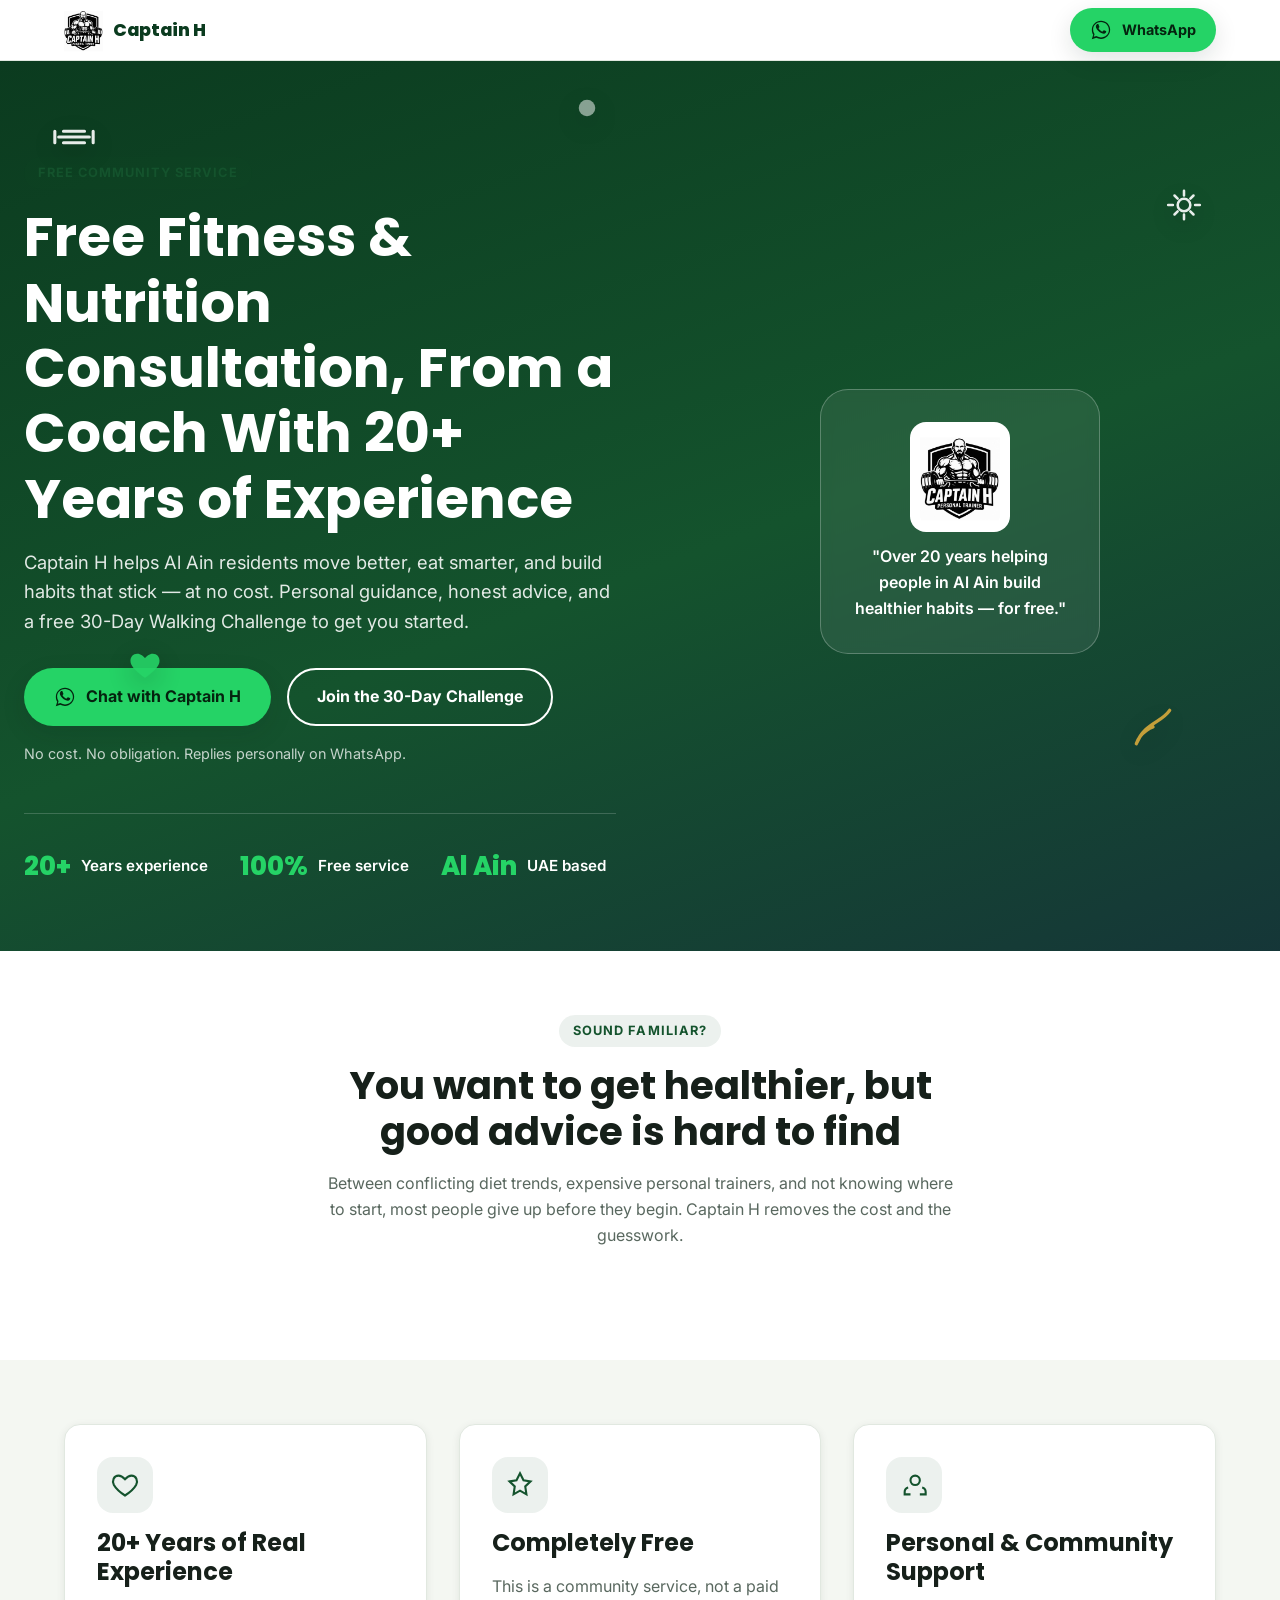
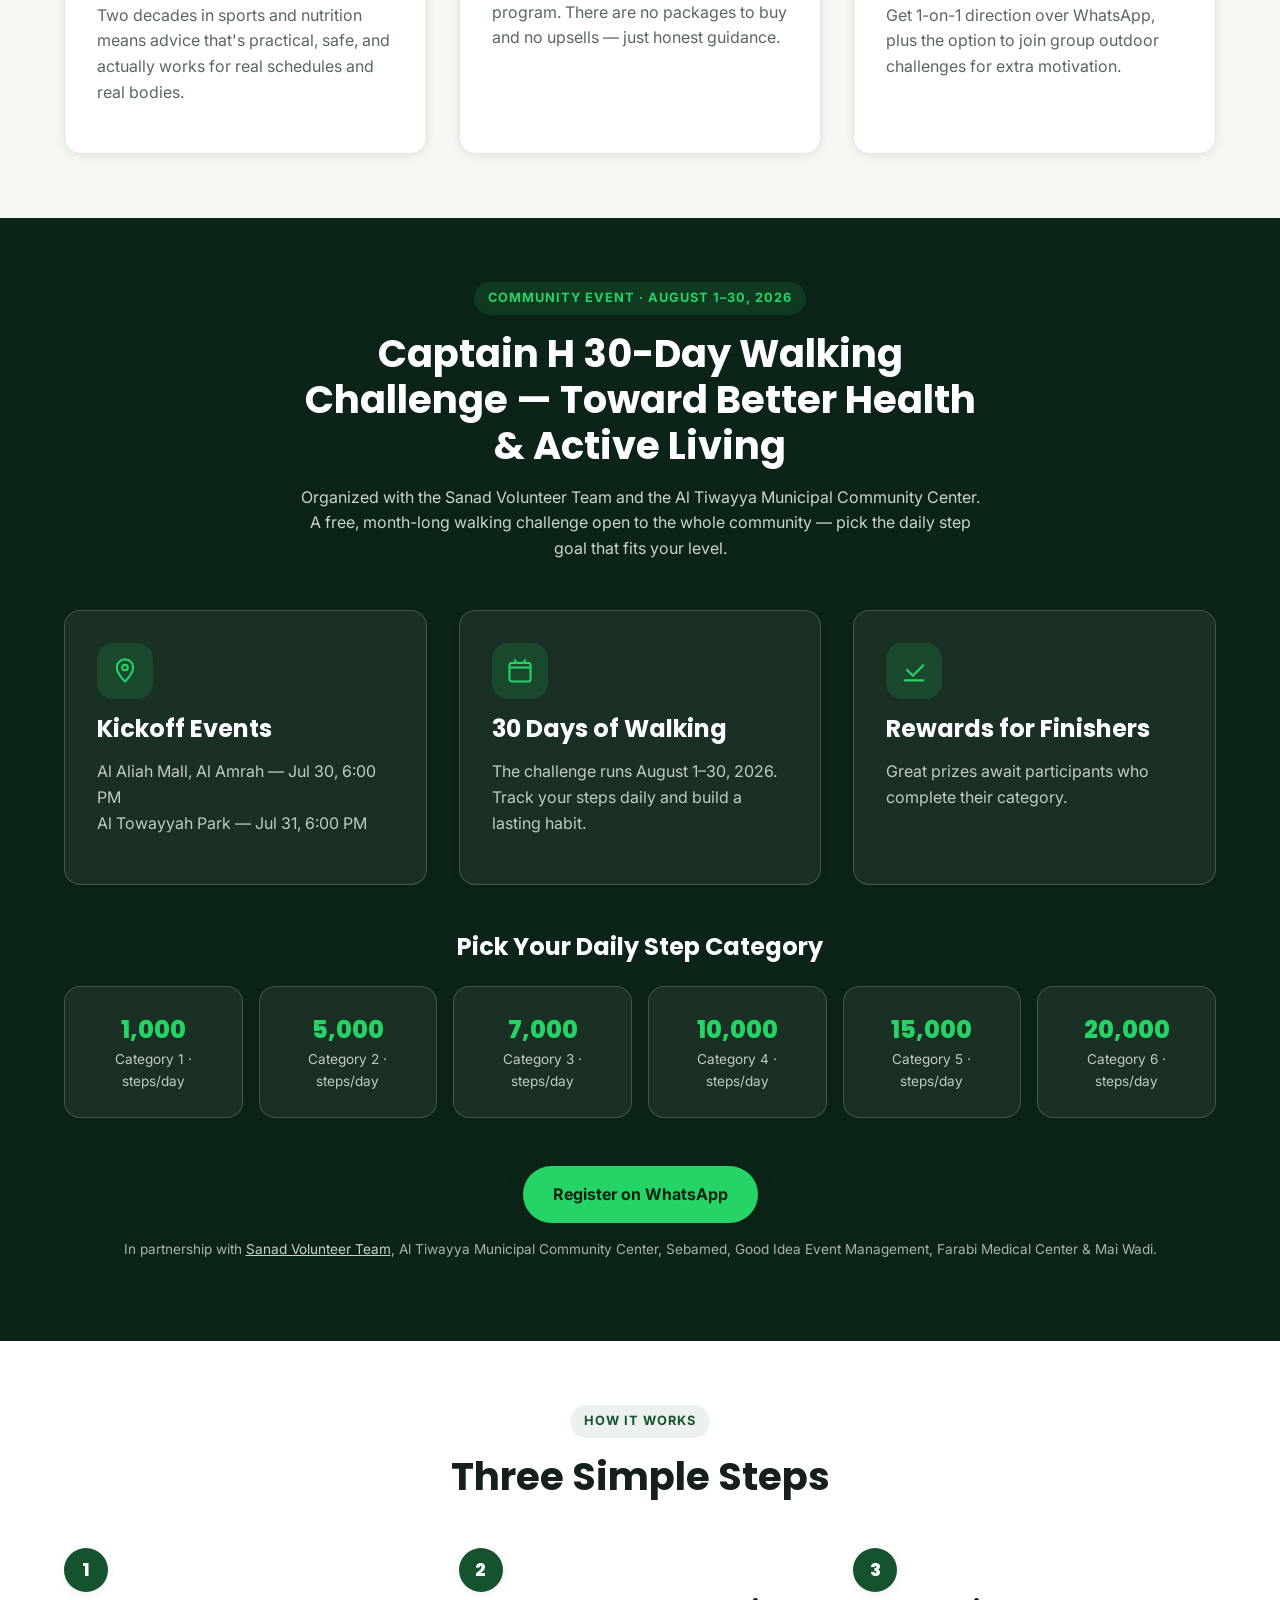
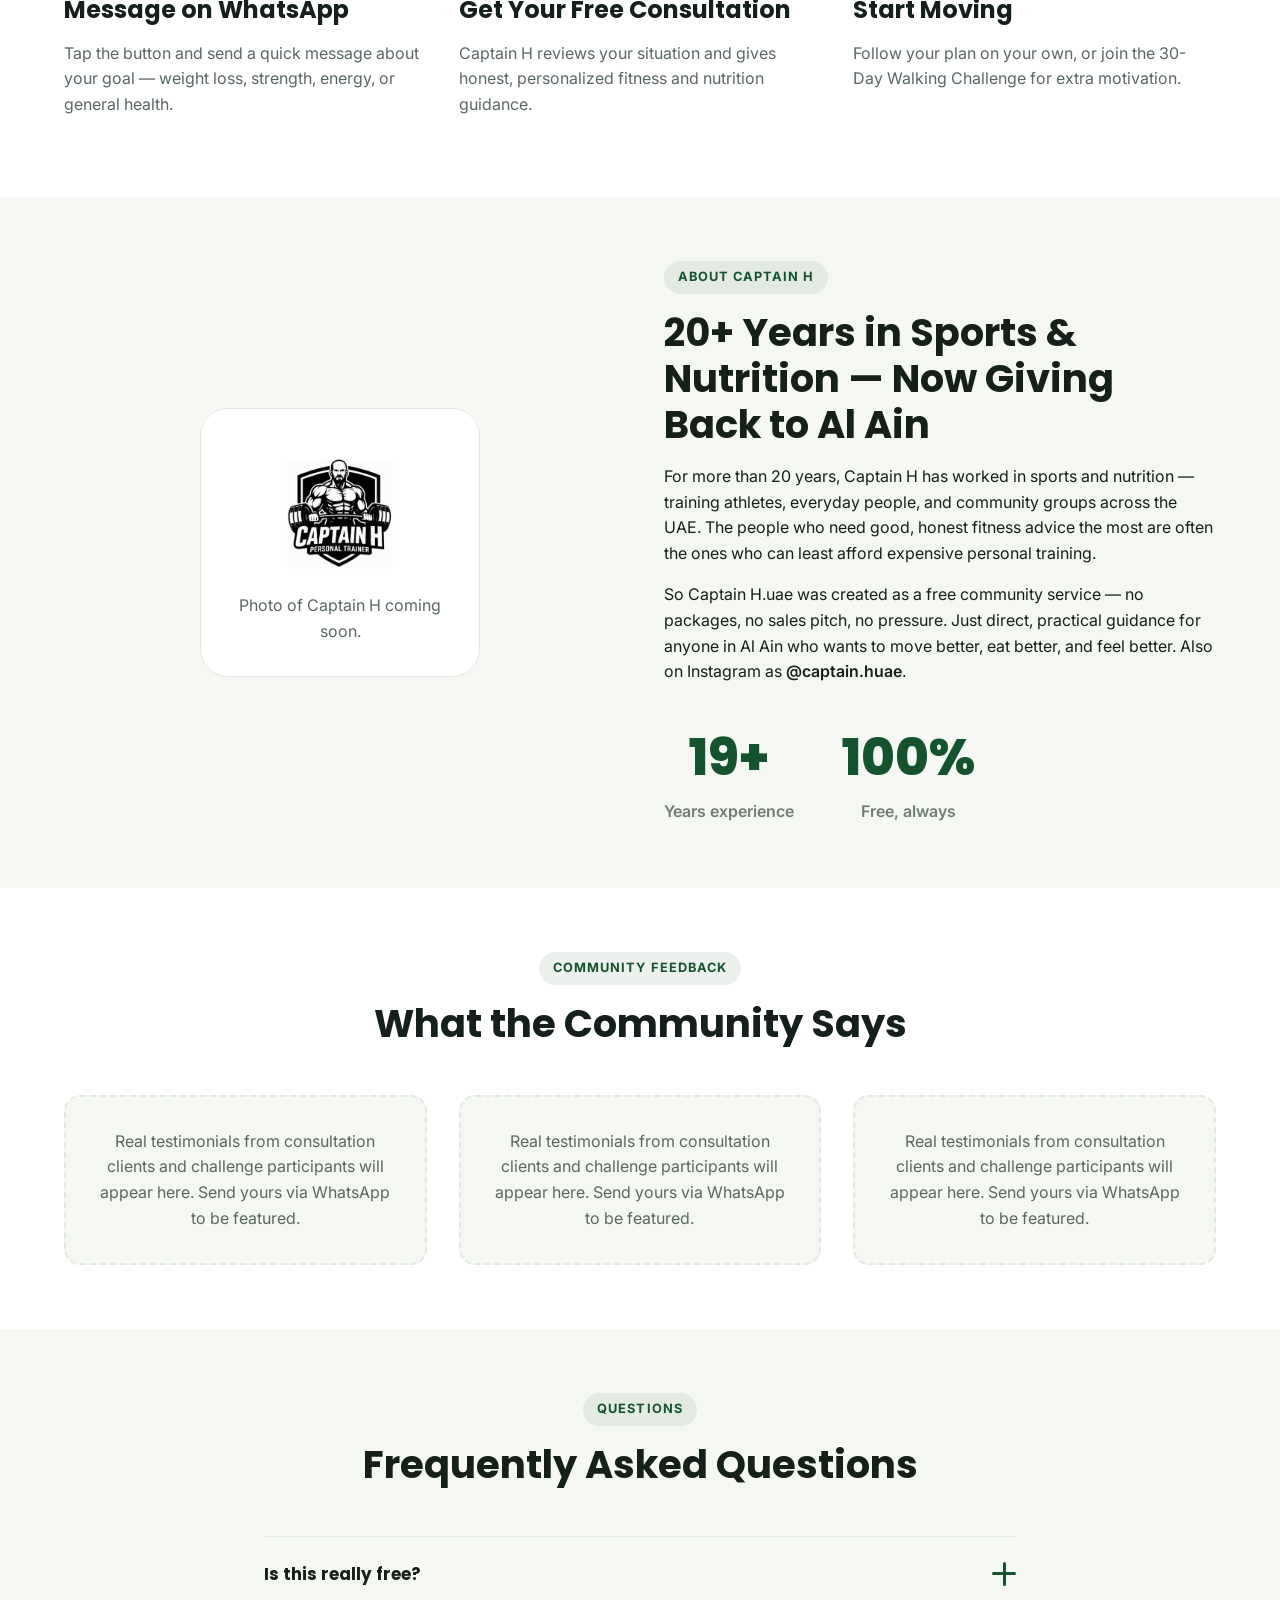
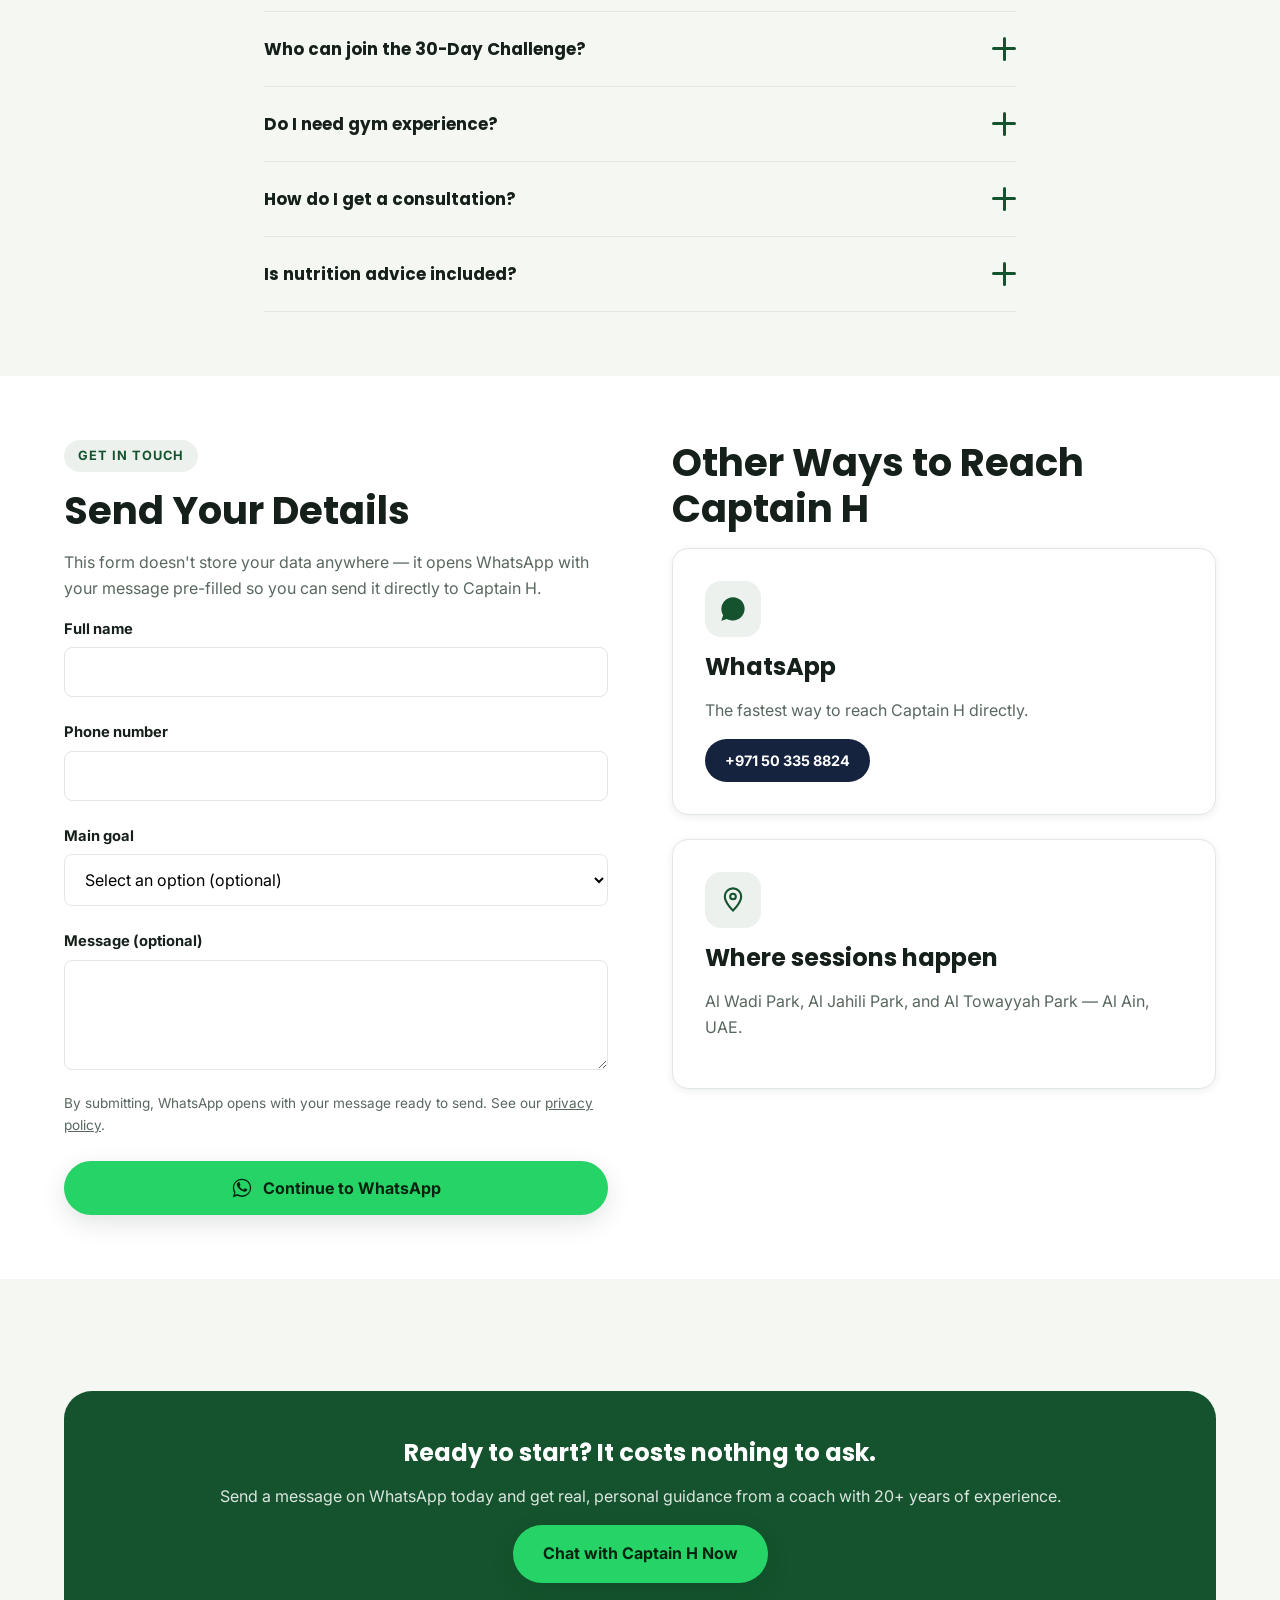
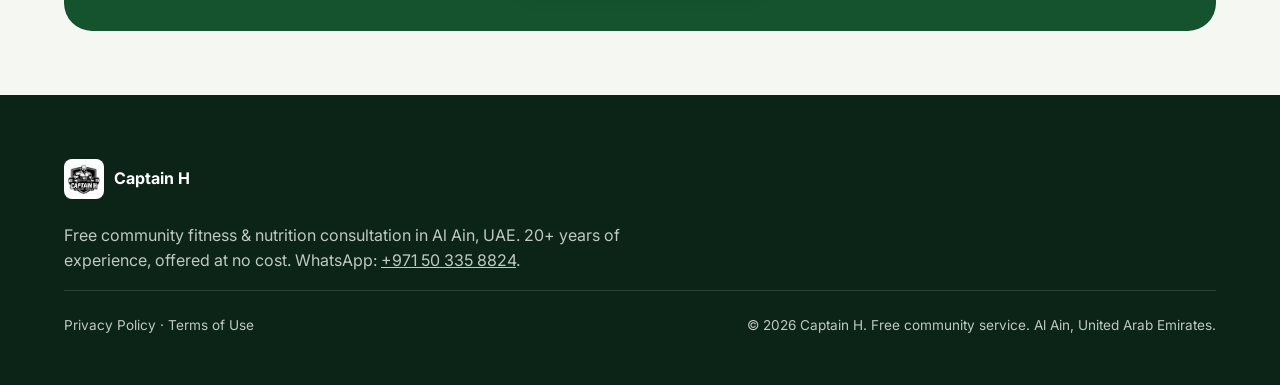
==== index.html @ 551d7de0 "Initial commit: Captain H free consultation landing page" ====
<!doctype html>
<html lang="en">
<head>
<meta charset="UTF-8">
<meta name="viewport" content="width=device-width, initial-scale=1">
<title>Captain H — Free Fitness &amp; Nutrition Consultation in Al Ain, UAE</title>
<meta name="description" content="Captain H offers free community fitness and nutrition consultations in Al Ain, UAE — 20+ years of experience, 1-on-1 guidance, and the free 30-Day Walking Challenge. Message on WhatsApp to start.">
<link rel="canonical" href="https://captainh.ae/">
<meta name="robots" content="index, follow">

<meta property="og:type" content="website">
<meta property="og:title" content="Captain H — Free Fitness &amp; Nutrition Consultation in Al Ain, UAE">
<meta property="og:description" content="20+ years of experience. Free community consultations and the 30-Day Walking Challenge. Message Captain H on WhatsApp.">
<meta property="og:image" content="https://captainh.ae/assets/images/logo.jpeg">
<meta property="og:url" content="https://captainh.ae/">
<meta property="og:locale" content="en_AE">
<meta name="twitter:card" content="summary_large_image">
<meta name="twitter:title" content="Captain H — Free Fitness &amp; Nutrition Consultation">
<meta name="twitter:description" content="20+ years of experience. Free community consultations and the 30-Day Walking Challenge in Al Ain, UAE.">
<meta name="twitter:image" content="https://captainh.ae/assets/images/logo.jpeg">

<link rel="icon" href="assets/images/logo.jpeg">
<link rel="apple-touch-icon" href="assets/images/logo.jpeg">
<link rel="preconnect" href="https://fonts.googleapis.com">
<link rel="preconnect" href="https://fonts.gstatic.com" crossorigin>
<link href="https://fonts.googleapis.com/css2?family=Inter:wght@400;500;600;700&family=Poppins:wght@700;800&display=swap" rel="stylesheet">
<link rel="stylesheet" href="assets/css/styles.css">

<script type="application/ld+json">
{
  "@context": "https://schema.org",
  "@type": "LocalBusiness",
  "name": "Captain H — Free Community Fitness & Nutrition Consultation",
  "image": "https://captainh.ae/assets/images/logo.jpeg",
  "url": "https://captainh.ae/",
  "telephone": "+971503358824",
  "areaServed": "Al Ain, Abu Dhabi, UAE",
  "priceRange": "Free",
  "sameAs": ["https://www.instagram.com/captain.huae/"]
}
</script>
</head>
<body class="has-sticky-cta" id="top">
<a class="skip-link" href="#main">Skip to content</a>

<!-- MUST: no navigation menu on a landing page — logo and the single CTA only -->
<header class="site-header">
  <div class="container nav-wrap">
    <a href="#top" class="brand">
      <img src="assets/images/logo.jpeg" alt="Captain H logo" width="44" height="44">
      Captain H
    </a>
    <div class="nav-actions">
      <a class="btn btn-cta btn-sm" href="https://wa.me/971503358824?text=Hi%20Captain%20H%2C%20I%27d%20like%20a%20free%20consultation." target="_blank" rel="noopener">
        <svg class="wa-icon" viewBox="0 0 32 32" fill="currentColor" aria-hidden="true"><path d="M16 2.7C8.7 2.7 2.7 8.7 2.7 16c0 2.5.7 4.9 2 7L2.6 29.3l6.5-2c2 1.1 4.3 1.7 6.9 1.7 7.3 0 13.3-6 13.3-13.3S23.3 2.7 16 2.7zm0 24.1c-2.2 0-4.3-.6-6.1-1.7l-.4-.3-4 1.1 1.1-3.9-.3-.4c-1.2-1.9-1.8-4-1.8-6.3C4.5 9.6 9.7 4.5 16 4.5S27.5 9.7 27.5 16 22.3 26.8 16 26.8zm7.3-9.1c-.4-.2-2.3-1.1-2.7-1.3-.4-.1-.6-.2-.9.2s-1 1.3-1.2 1.5c-.2.2-.4.3-.8.1-.4-.2-1.6-.6-3-1.9-1.1-1-1.9-2.2-2.1-2.6-.2-.4 0-.6.2-.8.2-.2.4-.4.5-.6.2-.2.2-.4.3-.6.1-.2.1-.5 0-.7-.1-.2-.9-2.2-1.2-3-.3-.8-.6-.6-.9-.6h-.7c-.2 0-.6.1-1 .5-.3.4-1.3 1.3-1.3 3.1 0 1.8 1.3 3.6 1.5 3.9.2.2 2.6 4 6.3 5.5.9.4 1.6.6 2.1.8.9.3 1.7.2 2.3.1.7-.1 2.3-.9 2.6-1.9.3-.9.3-1.7.2-1.9-.1-.2-.3-.3-.7-.4z"/></svg>
        WhatsApp
      </a>
    </div>
  </div>
</header>

<main id="main">

  <!-- Hero -->
  <section class="hero">
    <svg class="float-icon i1" viewBox="0 0 24 24" fill="none" stroke="#fff" stroke-width="1.6" aria-hidden="true"><path d="M6.5 9h11M6.5 15h11M4 12h16M2 9v6M22 9v6" stroke-linecap="round"/></svg>
    <svg class="float-icon i2" viewBox="0 0 24 24" fill="#25D366" aria-hidden="true"><path d="M12 21s-7-4.5-9.5-9C.6 8.3 2.4 4 6.5 4 9 4 11 6 12 7c1-1 3-3 5.5-3 4.1 0 5.9 4.3 4 8-2.5 4.5-9.5 9-9.5 9z"/></svg>
    <svg class="float-icon i3" viewBox="0 0 24 24" fill="none" stroke="#fff" stroke-width="1.6" aria-hidden="true"><path d="M12 3v3M12 18v3M5 12H2M22 12h-3M6 6l2 2M18 6l-2 2M6 18l2-2M18 18l-2-2" stroke-linecap="round"/><circle cx="12" cy="12" r="4"/></svg>
    <svg class="float-icon i4" viewBox="0 0 24 24" fill="none" stroke="#D8A93B" stroke-width="1.6" aria-hidden="true"><path d="M4 20c4-10 12-10 16-16M4 20c2-6 8-8 8-8" stroke-linecap="round"/></svg>
    <svg class="float-icon i5" viewBox="0 0 24 24" fill="#fff" aria-hidden="true"><circle cx="12" cy="12" r="9"/></svg>

    <div class="container hero-grid">
      <div>
        <span class="eyebrow">Free community service</span>
        <h1>Free Fitness &amp; Nutrition Consultation, From a Coach With 20+ Years of Experience</h1>
        <p class="lead">Captain H helps Al Ain residents move better, eat smarter, and build habits that stick — at no cost. Personal guidance, honest advice, and a free 30-Day Walking Challenge to get you started.</p>
        <div class="hero-ctas">
          <a class="btn btn-cta" href="https://wa.me/971503358824?text=Hi%20Captain%20H%2C%20I%27d%20like%20a%20free%20consultation." target="_blank" rel="noopener">
            <svg class="wa-icon" viewBox="0 0 32 32" fill="currentColor" aria-hidden="true"><path d="M16 2.7C8.7 2.7 2.7 8.7 2.7 16c0 2.5.7 4.9 2 7L2.6 29.3l6.5-2c2 1.1 4.3 1.7 6.9 1.7 7.3 0 13.3-6 13.3-13.3S23.3 2.7 16 2.7zm0 24.1c-2.2 0-4.3-.6-6.1-1.7l-.4-.3-4 1.1 1.1-3.9-.3-.4c-1.2-1.9-1.8-4-1.8-6.3C4.5 9.6 9.7 4.5 16 4.5S27.5 9.7 27.5 16 22.3 26.8 16 26.8zm7.3-9.1c-.4-.2-2.3-1.1-2.7-1.3-.4-.1-.6-.2-.9.2s-1 1.3-1.2 1.5c-.2.2-.4.3-.8.1-.4-.2-1.6-.6-3-1.9-1.1-1-1.9-2.2-2.1-2.6-.2-.4 0-.6.2-.8.2-.2.4-.4.5-.6.2-.2.2-.4.3-.6.1-.2.1-.5 0-.7-.1-.2-.9-2.2-1.2-3-.3-.8-.6-.6-.9-.6h-.7c-.2 0-.6.1-1 .5-.3.4-1.3 1.3-1.3 3.1 0 1.8 1.3 3.6 1.5 3.9.2.2 2.6 4 6.3 5.5.9.4 1.6.6 2.1.8.9.3 1.7.2 2.3.1.7-.1 2.3-.9 2.6-1.9.3-.9.3-1.7.2-1.9-.1-.2-.3-.3-.7-.4z"/></svg>
            Chat with Captain H
          </a>
          <a class="btn btn-outline" href="#challenge" style="color:#fff">Join the 30-Day Challenge</a>
        </div>
        <p class="hero-note">No cost. No obligation. Replies personally on WhatsApp.</p>

        <div class="trust-strip">
          <div class="trust-item"><span class="stat" data-count-to="20" data-suffix="+">0+</span> Years experience</div>
          <div class="trust-item"><span class="stat">100%</span> Free service</div>
          <div class="trust-item"><span class="stat">Al Ain</span> UAE based</div>
        </div>
      </div>

      <div class="hero-art">
        <div class="badge-card">
          <img src="assets/images/logo.jpeg" alt="Captain H — Personal Trainer" width="110" height="110">
          <p style="color:#fff;margin-top:12px;margin-bottom:0;font-weight:600">"Over 20 years helping people in Al Ain build healthier habits — for free."</p>
        </div>
      </div>
    </div>
  </section>

  <!-- Problem -->
  <section class="section">
    <div class="container section-head reveal">
      <span class="eyebrow">Sound familiar?</span>
      <h2>You want to get healthier, but good advice is hard to find</h2>
      <p class="text-muted">Between conflicting diet trends, expensive personal trainers, and not knowing where to start, most people give up before they begin. Captain H removes the cost and the guesswork.</p>
    </div>
  </section>

  <!-- Solution / value prop -->
  <section class="section section-alt">
    <div class="container grid grid-3 reveal-stagger">
      <div class="card">
        <div class="icon-wrap"><svg viewBox="0 0 24 24" fill="none" stroke="currentColor" stroke-width="1.8"><path d="M12 21s-7-4.5-9.5-9C.6 8.3 2.4 4 6.5 4 9 4 11 6 12 7c1-1 3-3 5.5-3 4.1 0 5.9 4.3 4 8-2.5 4.5-9.5 9-9.5 9z"/></svg></div>
        <h3>20+ Years of Real Experience</h3>
        <p class="text-muted">Two decades in sports and nutrition means advice that's practical, safe, and actually works for real schedules and real bodies.</p>
      </div>
      <div class="card">
        <div class="icon-wrap"><svg viewBox="0 0 24 24" fill="none" stroke="currentColor" stroke-width="1.8"><path d="M12 2l3 6 6 .9-4.5 4.3L17.5 20 12 16.8 6.5 20l1-6.8L3 8.9 9 8z"/></svg></div>
        <h3>Completely Free</h3>
        <p class="text-muted">This is a community service, not a paid program. There are no packages to buy and no upsells — just honest guidance.</p>
      </div>
      <div class="card">
        <div class="icon-wrap"><svg viewBox="0 0 24 24" fill="none" stroke="currentColor" stroke-width="1.8"><path d="M17 20h5v-2a4 4 0 00-3-3.87M9 20H4v-2a4 4 0 013-3.87M17 8a4 4 0 11-8 0 4 4 0 018 0z"/></svg></div>
        <h3>Personal &amp; Community Support</h3>
        <p class="text-muted">Get 1-on-1 direction over WhatsApp, plus the option to join group outdoor challenges for extra motivation.</p>
      </div>
    </div>
  </section>

  <!-- 30 Day Challenge -->
  <section id="challenge" class="section section-dark">
    <div class="container">
      <div class="section-head reveal">
        <span class="eyebrow">Community event · August 1–30, 2026</span>
        <h2>Captain H 30-Day Walking Challenge — Toward Better Health &amp; Active Living</h2>
        <p style="color:rgba(234,243,236,.85)">Organized with the Sanad Volunteer Team and the Al Tiwayya Municipal Community Center. A free, month-long walking challenge open to the whole community — pick the daily step goal that fits your level.</p>
      </div>

      <div class="grid grid-3 reveal-stagger" style="margin-bottom:var(--space-6)">
        <div class="card" style="background:rgba(255,255,255,.06);border-color:rgba(255,255,255,.18)">
          <div class="icon-wrap" style="background:rgba(37,211,102,.15)"><svg viewBox="0 0 24 24" fill="none" stroke="#25D366" stroke-width="1.8"><path d="M12 21s7-6.6 7-12a7 7 0 10-14 0c0 5.4 7 12 7 12z"/><circle cx="12" cy="9" r="2.4"/></svg></div>
          <h3 style="color:#fff">Kickoff Events</h3>
          <p style="color:rgba(234,243,236,.8)">Al Aliah Mall, Al Amrah — Jul 30, 6:00 PM<br>Al Towayyah Park — Jul 31, 6:00 PM</p>
        </div>
        <div class="card" style="background:rgba(255,255,255,.06);border-color:rgba(255,255,255,.18)">
          <div class="icon-wrap" style="background:rgba(37,211,102,.15)"><svg viewBox="0 0 24 24" fill="none" stroke="#25D366" stroke-width="1.8"><path d="M8 2v3M16 2v3M3.5 9h17M5 5h14a2 2 0 012 2v12a2 2 0 01-2 2H5a2 2 0 01-2-2V7a2 2 0 012-2z"/></svg></div>
          <h3 style="color:#fff">30 Days of Walking</h3>
          <p style="color:rgba(234,243,236,.8)">The challenge runs August 1–30, 2026. Track your steps daily and build a lasting habit.</p>
        </div>
        <div class="card" style="background:rgba(255,255,255,.06);border-color:rgba(255,255,255,.18)">
          <div class="icon-wrap" style="background:rgba(37,211,102,.15)"><svg viewBox="0 0 24 24" fill="none" stroke="#25D366" stroke-width="1.8"><path d="M20 7l-9 9-5-5M4 20h16" stroke-linecap="round"/></svg></div>
          <h3 style="color:#fff">Rewards for Finishers</h3>
          <p style="color:rgba(234,243,236,.8)">Great prizes await participants who complete their category.</p>
        </div>
      </div>

      <div class="reveal" style="margin-bottom:var(--space-6)">
        <h3 class="text-center" style="color:#fff;margin-bottom:var(--space-4)">Pick Your Daily Step Category</h3>
        <div class="grid" style="grid-template-columns:repeat(auto-fit,minmax(130px,1fr));gap:var(--space-3)">
          <div class="card text-center" style="background:rgba(255,255,255,.06);border-color:rgba(255,255,255,.18);padding:var(--space-4)">
            <div class="num" style="font-family:var(--font-heading);font-weight:800;font-size:1.5rem;color:var(--color-cta)">1,000</div>
            <div style="color:rgba(234,243,236,.8);font-size:.85rem">Category 1 · steps/day</div>
          </div>
          <div class="card text-center" style="background:rgba(255,255,255,.06);border-color:rgba(255,255,255,.18);padding:var(--space-4)">
            <div class="num" style="font-family:var(--font-heading);font-weight:800;font-size:1.5rem;color:var(--color-cta)">5,000</div>
            <div style="color:rgba(234,243,236,.8);font-size:.85rem">Category 2 · steps/day</div>
          </div>
          <div class="card text-center" style="background:rgba(255,255,255,.06);border-color:rgba(255,255,255,.18);padding:var(--space-4)">
            <div class="num" style="font-family:var(--font-heading);font-weight:800;font-size:1.5rem;color:var(--color-cta)">7,000</div>
            <div style="color:rgba(234,243,236,.8);font-size:.85rem">Category 3 · steps/day</div>
          </div>
          <div class="card text-center" style="background:rgba(255,255,255,.06);border-color:rgba(255,255,255,.18);padding:var(--space-4)">
            <div class="num" style="font-family:var(--font-heading);font-weight:800;font-size:1.5rem;color:var(--color-cta)">10,000</div>
            <div style="color:rgba(234,243,236,.8);font-size:.85rem">Category 4 · steps/day</div>
          </div>
          <div class="card text-center" style="background:rgba(255,255,255,.06);border-color:rgba(255,255,255,.18);padding:var(--space-4)">
            <div class="num" style="font-family:var(--font-heading);font-weight:800;font-size:1.5rem;color:var(--color-cta)">15,000</div>
            <div style="color:rgba(234,243,236,.8);font-size:.85rem">Category 5 · steps/day</div>
          </div>
          <div class="card text-center" style="background:rgba(255,255,255,.06);border-color:rgba(255,255,255,.18);padding:var(--space-4)">
            <div class="num" style="font-family:var(--font-heading);font-weight:800;font-size:1.5rem;color:var(--color-cta)">20,000</div>
            <div style="color:rgba(234,243,236,.8);font-size:.85rem">Category 6 · steps/day</div>
          </div>
        </div>
      </div>

      <div class="text-center reveal">
        <a class="btn btn-cta" href="https://wa.me/971503358824?text=Hi%20Captain%20H%2C%20I%27d%20like%20to%20register%20for%20the%2030-Day%20Walking%20Challenge." target="_blank" rel="noopener">Register on WhatsApp</a>
        <p style="color:rgba(234,243,236,.7);font-size:.85rem;margin-top:var(--space-3)">In partnership with <a href="https://sanaduae.ae/" target="_blank" rel="noopener" style="color:rgba(234,243,236,.85);text-decoration:underline">Sanad Volunteer Team</a>, Al Tiwayya Municipal Community Center, Sebamed, Good Idea Event Management, Farabi Medical Center &amp; Mai Wadi.</p>
      </div>
    </div>
  </section>

  <!-- How it works -->
  <section class="section">
    <div class="container">
      <div class="section-head reveal">
        <span class="eyebrow">How it works</span>
        <h2>Three Simple Steps</h2>
      </div>
      <div class="step-list reveal-stagger">
        <div class="step">
          <h3>Message on WhatsApp</h3>
          <p class="text-muted">Tap the button and send a quick message about your goal — weight loss, strength, energy, or general health.</p>
        </div>
        <div class="step">
          <h3>Get Your Free Consultation</h3>
          <p class="text-muted">Captain H reviews your situation and gives honest, personalized fitness and nutrition guidance.</p>
        </div>
        <div class="step">
          <h3>Start Moving</h3>
          <p class="text-muted">Follow your plan on your own, or join the 30-Day Walking Challenge for extra motivation.</p>
        </div>
      </div>
    </div>
  </section>

  <!-- About -->
  <section id="about" class="section section-alt">
    <div class="container about-grid reveal">
      <div class="hero-art" style="min-height:auto">
        <div class="badge-card" style="background:var(--color-bg);border-color:var(--color-border)">
          <img src="assets/images/logo.jpeg" alt="Captain H — Personal Trainer logo" width="140" height="140" style="height:140px">
          <p class="text-muted" style="margin-top:12px;margin-bottom:0">Photo of Captain H coming soon.</p>
        </div>
      </div>
      <div>
        <span class="eyebrow">About Captain H</span>
        <h2>20+ Years in Sports &amp; Nutrition — Now Giving Back to Al Ain</h2>
        <p>For more than 20 years, Captain H has worked in sports and nutrition — training athletes, everyday people, and community groups across the UAE. The people who need good, honest fitness advice the most are often the ones who can least afford expensive personal training.</p>
        <p>So Captain H.uae was created as a free community service — no packages, no sales pitch, no pressure. Just direct, practical guidance for anyone in Al Ain who wants to move better, eat better, and feel better. Also on Instagram as <span style="font-weight:600">@captain.huae</span>.</p>
        <div class="counter-row" style="justify-content:flex-start;gap:var(--space-6);margin-top:var(--space-5)">
          <div class="counter">
            <div class="num" style="color:var(--color-primary)" data-count-to="20" data-suffix="+">0+</div>
            <div class="label" style="color:var(--color-text-muted)">Years experience</div>
          </div>
          <div class="counter">
            <div class="num" style="color:var(--color-primary)">100%</div>
            <div class="label" style="color:var(--color-text-muted)">Free, always</div>
          </div>
        </div>
      </div>
    </div>
  </section>

  <!-- Social proof -->
  <section class="section">
    <div class="container">
      <div class="section-head reveal">
        <span class="eyebrow">Community feedback</span>
        <h2>What the Community Says</h2>
      </div>
      <div class="grid grid-3 reveal-stagger">
        <div class="proof-card">Real testimonials from consultation clients and challenge participants will appear here. Send yours via WhatsApp to be featured.</div>
        <div class="proof-card">Real testimonials from consultation clients and challenge participants will appear here. Send yours via WhatsApp to be featured.</div>
        <div class="proof-card">Real testimonials from consultation clients and challenge participants will appear here. Send yours via WhatsApp to be featured.</div>
      </div>
    </div>
  </section>

  <!-- FAQ -->
  <section class="section section-alt">
    <div class="container" style="max-width:800px">
      <div class="section-head reveal">
        <span class="eyebrow">Questions</span>
        <h2>Frequently Asked Questions</h2>
      </div>
      <div class="accordion reveal">
        <div class="accordion-item">
          <button class="accordion-trigger" aria-expanded="false" aria-controls="faq1">Is this really free?<span class="plus"></span></button>
          <div class="accordion-panel" id="faq1"><div class="accordion-panel-inner">Yes. Captain H offers fitness and nutrition consultations as a free community service. There are no packages, fees, or hidden costs.</div></div>
        </div>
        <div class="accordion-item">
          <button class="accordion-trigger" aria-expanded="false" aria-controls="faq2">Who can join the 30-Day Challenge?<span class="plus"></span></button>
          <div class="accordion-panel" id="faq2"><div class="accordion-panel-inner">Anyone in the Al Ain community — all ages and fitness levels are welcome. Kickoff events are at Al Aliah Mall (Jul 30) and Al Towayyah Park (Jul 31).</div></div>
        </div>
        <div class="accordion-item">
          <button class="accordion-trigger" aria-expanded="false" aria-controls="faq3">Do I need gym experience?<span class="plus"></span></button>
          <div class="accordion-panel" id="faq3"><div class="accordion-panel-inner">No. Advice is tailored to your current level, whether you're a complete beginner or already active.</div></div>
        </div>
        <div class="accordion-item">
          <button class="accordion-trigger" aria-expanded="false" aria-controls="faq4">How do I get a consultation?<span class="plus"></span></button>
          <div class="accordion-panel" id="faq4"><div class="accordion-panel-inner">Message Captain H directly on WhatsApp at +971 50 335 8824. You'll get a personal reply, not an automated one.</div></div>
        </div>
        <div class="accordion-item">
          <button class="accordion-trigger" aria-expanded="false" aria-controls="faq5">Is nutrition advice included?<span class="plus"></span></button>
          <div class="accordion-panel" id="faq5"><div class="accordion-panel-inner">Yes. Nutrition guidance is part of every free consultation, alongside fitness and activity recommendations.</div></div>
        </div>
      </div>
    </div>
  </section>

  <!-- Contact -->
  <section id="contact" class="section">
    <div class="container contact-grid">
      <div class="reveal">
        <span class="eyebrow">Get in touch</span>
        <h2>Send Your Details</h2>
        <p class="text-muted">This form doesn't store your data anywhere — it opens WhatsApp with your message pre-filled so you can send it directly to Captain H.</p>

        <form class="contact-form" data-wa-intro="Hi Captain H, I'd like a free consultation." data-label-name="Name" data-label-phone="Phone" data-label-goal="Goal" data-label-message="Message">
          <div class="form-fields">
            <div class="form-field">
              <label for="name">Full name</label>
              <input type="text" id="name" name="name" autocomplete="name" required>
              <span class="error">Please enter your name.</span>
            </div>
            <div class="form-field">
              <label for="phone">Phone number</label>
              <input type="tel" id="phone" name="phone" inputmode="tel" autocomplete="tel" required>
              <span class="error">Please enter a phone number.</span>
            </div>
            <div class="form-field">
              <label for="goal">Main goal</label>
              <select id="goal" name="goal" autocomplete="off">
                <option value="">Select an option (optional)</option>
                <option value="Weight loss">Weight loss</option>
                <option value="Strength & muscle">Strength &amp; muscle</option>
                <option value="General fitness">General fitness</option>
                <option value="Nutrition guidance">Nutrition guidance</option>
                <option value="Join the 30-Day Challenge">Join the 30-Day Challenge</option>
              </select>
            </div>
            <div class="form-field">
              <label for="message">Message (optional)</label>
              <textarea id="message" name="message" rows="4"></textarea>
            </div>
          </div>
          <p class="form-hint">By submitting, WhatsApp opens with your message ready to send. See our <a href="privacy.html" style="text-decoration:underline">privacy policy</a>.</p>
          <button type="submit" class="btn btn-cta btn-block">
            <svg class="wa-icon" viewBox="0 0 32 32" fill="currentColor" aria-hidden="true"><path d="M16 2.7C8.7 2.7 2.7 8.7 2.7 16c0 2.5.7 4.9 2 7L2.6 29.3l6.5-2c2 1.1 4.3 1.7 6.9 1.7 7.3 0 13.3-6 13.3-13.3S23.3 2.7 16 2.7zm0 24.1c-2.2 0-4.3-.6-6.1-1.7l-.4-.3-4 1.1 1.1-3.9-.3-.4c-1.2-1.9-1.8-4-1.8-6.3C4.5 9.6 9.7 4.5 16 4.5S27.5 9.7 27.5 16 22.3 26.8 16 26.8zm7.3-9.1c-.4-.2-2.3-1.1-2.7-1.3-.4-.1-.6-.2-.9.2s-1 1.3-1.2 1.5c-.2.2-.4.3-.8.1-.4-.2-1.6-.6-3-1.9-1.1-1-1.9-2.2-2.1-2.6-.2-.4 0-.6.2-.8.2-.2.4-.4.5-.6.2-.2.2-.4.3-.6.1-.2.1-.5 0-.7-.1-.2-.9-2.2-1.2-3-.3-.8-.6-.6-.9-.6h-.7c-.2 0-.6.1-1 .5-.3.4-1.3 1.3-1.3 3.1 0 1.8 1.3 3.6 1.5 3.9.2.2 2.6 4 6.3 5.5.9.4 1.6.6 2.1.8.9.3 1.7.2 2.3.1.7-.1 2.3-.9 2.6-1.9.3-.9.3-1.7.2-1.9-.1-.2-.3-.3-.7-.4z"/></svg>
            Continue to WhatsApp
          </button>
        </form>
        <div class="form-success">
          <strong>WhatsApp is opening in a new tab.</strong>
          <p class="text-muted" style="margin-bottom:0">If it didn't open, message +971 50 335 8824 directly.</p>
        </div>
      </div>

      <div class="reveal">
        <h2>Other Ways to Reach Captain H</h2>
        <div class="grid" style="gap:var(--space-4)">
          <div class="card">
            <div class="icon-wrap"><svg viewBox="0 0 32 32" fill="currentColor" aria-hidden="true"><path d="M16 2.7C8.7 2.7 2.7 8.7 2.7 16c0 2.5.7 4.9 2 7L2.6 29.3l6.5-2c2 1.1 4.3 1.7 6.9 1.7 7.3 0 13.3-6 13.3-13.3S23.3 2.7 16 2.7z"/></svg></div>
            <h3>WhatsApp</h3>
            <p class="text-muted">The fastest way to reach Captain H directly.</p>
            <a class="btn btn-navy btn-sm" href="https://wa.me/971503358824" target="_blank" rel="noopener">+971 50 335 8824</a>
          </div>
          <div class="card">
            <div class="icon-wrap"><svg viewBox="0 0 24 24" fill="none" stroke="currentColor" stroke-width="1.8"><path d="M12 21s7-6.6 7-12a7 7 0 10-14 0c0 5.4 7 12 7 12z"/><circle cx="12" cy="9" r="2.4"/></svg></div>
            <h3>Where sessions happen</h3>
            <p class="text-muted">Al Wadi Park, Al Jahili Park, and Al Towayyah Park — Al Ain, UAE.</p>
          </div>
        </div>
      </div>
    </div>
  </section>

  <!-- Final CTA -->
  <section class="section section-alt">
    <div class="container">
      <div class="article-cta reveal">
        <h3>Ready to start? It costs nothing to ask.</h3>
        <p style="color:rgba(255,255,255,.85)">Send a message on WhatsApp today and get real, personal guidance from a coach with 20+ years of experience.</p>
        <a class="btn btn-cta" href="https://wa.me/971503358824?text=Hi%20Captain%20H%2C%20I%27d%20like%20a%20free%20consultation." target="_blank" rel="noopener">Chat with Captain H Now</a>
      </div>
    </div>
  </section>

</main>

<!-- MUST: minimal footer only — copyright, legal links, contact, business identity. No nav link farm. -->
<footer class="site-footer">
  <div class="container">
    <div class="footer-brand" style="margin-bottom:var(--space-4)">
      <img src="assets/images/logo.jpeg" alt="Captain H logo" width="40" height="40">
      <strong style="color:#fff">Captain H</strong>
    </div>
    <p style="max-width:60ch">Free community fitness &amp; nutrition consultation in Al Ain, UAE. 20+ years of experience, offered at no cost. WhatsApp: <a href="https://wa.me/971503358824" target="_blank" rel="noopener" style="text-decoration:underline">+971 50 335 8824</a>.</p>
    <div class="footer-bottom">
      <span><a href="privacy.html">Privacy Policy</a> · <a href="terms.html">Terms of Use</a></span>
      <span>&copy; 2026 Captain H. Free community service. Al Ain, United Arab Emirates.</span>
    </div>
  </div>
</footer>

<div class="sticky-cta">
  <a class="btn btn-cta" href="https://wa.me/971503358824?text=Hi%20Captain%20H%2C%20I%27d%20like%20a%20free%20consultation." target="_blank" rel="noopener">
    <span class="pulse-dot"></span> Chat on WhatsApp — It's Free
  </a>
</div>

<script src="assets/js/main.js"></script>
</body>
</html>
---- assets/css/styles.css ----
/* ==========================================================================
   Captain H — Free Community Fitness & Nutrition Consultation
   Design tokens, base styles, components, animations. Single stylesheet
   (static site, no build step) shared by every EN and AR page.
   ========================================================================== */

/* ---------- Design tokens ---------- */
:root {
  --color-primary: #14532D;        /* deep forest green (brand) */
  --color-primary-dark: #0B3B1F;
  --color-primary-light: #1F7A45;
  --color-navy: #16233F;           /* banner navy accent */
  --color-navy-light: #22335A;
  --color-cta: #25D366;            /* WhatsApp green — reserved for CTAs */
  --color-cta-hover: #1EBE57;
  --color-bg: #FFFFFF;
  --color-bg-alt: #F4F7F2;
  --color-bg-dark: #0C2417;
  --color-text: #16201A;
  --color-text-muted: #59685F;
  --color-text-on-dark: #EAF3EC;
  --color-border: #E1E8E0;
  --color-white: #FFFFFF;
  --color-gold: #D8A93B;           /* small warm accent for badges */

  --font-heading: 'Poppins', 'Segoe UI', sans-serif;
  --font-body: 'Inter', 'Segoe UI', sans-serif;

  --space-1: 4px;
  --space-2: 8px;
  --space-3: 16px;
  --space-4: 24px;
  --space-5: 32px;
  --space-6: 48px;
  --space-7: 64px;
  --space-8: 96px;

  --radius-sm: 8px;
  --radius-md: 16px;
  --radius-lg: 28px;
  --radius-full: 999px;

  --shadow-sm: 0 2px 8px rgba(12, 36, 23, 0.08);
  --shadow-md: 0 8px 24px rgba(12, 36, 23, 0.12);
  --shadow-lg: 0 20px 48px rgba(12, 36, 23, 0.18);

  --max-width: 1200px;
  --transition: 220ms cubic-bezier(.4,0,.2,1);
}

/* ---------- Reset & base ---------- */
*, *::before, *::after { box-sizing: border-box; }
html { scroll-behavior: smooth; overflow-x: hidden; width: 100%; }
body {
  margin: 0;
  font-family: var(--font-body);
  color: var(--color-text);
  background: var(--color-bg);
  font-size: 16px;
  line-height: 1.6;
  -webkit-font-smoothing: antialiased;
  overflow-x: hidden;
  width: 100%;
}
/* Grid/flex items default to min-width:auto (their content's min-content size),
   which stops them shrinking below that and forces the page to overflow
   horizontally on narrow screens. Force them shrinkable instead. */
.hero-grid > *, .about-grid > *, .contact-grid > * { min-width: 0; }
img { max-width: 100%; display: block; }
a { color: inherit; text-decoration: none; }
ul { margin: 0; padding: 0; list-style: none; }
h1, h2, h3, h4 { font-family: var(--font-heading); line-height: 1.2; margin: 0 0 var(--space-3); font-weight: 700; }
p { margin: 0 0 var(--space-3); }
button { font-family: inherit; cursor: pointer; }
input, select, textarea { font-family: inherit; font-size: 16px; }

h1 { font-size: clamp(2rem, 5vw + 1rem, 3.4rem); }
h2 { font-size: clamp(1.6rem, 3vw + 1rem, 2.4rem); }
h3 { font-size: clamp(1.2rem, 1.5vw + 1rem, 1.5rem); }

.container {
  max-width: var(--max-width);
  margin-inline: auto;
  padding-inline: var(--space-4);
}
.section { padding-block: var(--space-7); }
.section-alt { background: var(--color-bg-alt); }
.section-dark { background: var(--color-bg-dark); color: var(--color-text-on-dark); }
.section-dark h2, .section-dark h3 { color: var(--color-white); }
.section-head { max-width: 680px; margin-inline: auto; text-align: center; margin-bottom: var(--space-6); }
.eyebrow {
  display: inline-block;
  font-size: 0.8rem;
  font-weight: 700;
  letter-spacing: 0.08em;
  text-transform: uppercase;
  color: var(--color-primary);
  background: rgba(20, 83, 45, 0.08);
  padding: 6px 14px;
  border-radius: var(--radius-full);
  margin-bottom: var(--space-3);
}
.section-dark .eyebrow { color: var(--color-cta); background: rgba(37, 211, 102, 0.12); }
.text-muted { color: var(--color-text-muted); }
.text-center { text-align: center; }
.visually-hidden {
  position: absolute; width: 1px; height: 1px; overflow: hidden;
  clip: rect(0 0 0 0); white-space: nowrap; border: 0; padding: 0; margin: -1px;
}
.skip-link {
  position: absolute; top: -60px; left: 12px; background: var(--color-navy);
  color: #fff; padding: 10px 18px; border-radius: var(--radius-sm); z-index: 200;
  transition: top var(--transition);
}
.skip-link:focus { top: 12px; }

:focus-visible { outline: 3px solid var(--color-gold); outline-offset: 3px; }

/* ---------- Buttons ---------- */
.btn {
  display: inline-flex;
  align-items: center;
  justify-content: center;
  gap: 10px;
  min-height: 52px;
  padding: 14px 28px;
  border-radius: var(--radius-full);
  font-weight: 700;
  font-size: 1rem;
  border: 2px solid transparent;
  transition: transform var(--transition), box-shadow var(--transition), background var(--transition);
  white-space: nowrap;
}
.btn:hover { transform: translateY(-2px); }
.btn:active { transform: translateY(0); }
.btn-cta {
  background: var(--color-cta);
  color: #05230F;
  box-shadow: var(--shadow-md);
}
.btn-cta:hover { background: var(--color-cta-hover); box-shadow: var(--shadow-lg); }
.btn-outline {
  background: transparent;
  border-color: currentColor;
  color: inherit;
}
.btn-outline:hover { background: rgba(255,255,255,0.1); }
.btn-navy { background: var(--color-navy); color: #fff; }
.btn-navy:hover { background: var(--color-navy-light); }
.btn-block { width: 100%; }
.btn-sm { min-height: 40px; padding: 8px 18px; font-size: 0.9rem; }

.wa-icon { width: 22px; height: 22px; flex-shrink: 0; }

/* ---------- Header / Nav ---------- */
.site-header {
  position: sticky; top: 0; z-index: 100;
  background: rgba(255,255,255,0.92);
  backdrop-filter: saturate(180%) blur(10px);
  border-bottom: 1px solid var(--color-border);
}
.nav-wrap {
  display: flex; align-items: center; justify-content: space-between;
  padding-block: var(--space-2);
}
.brand { display: flex; align-items: center; gap: 10px; font-family: var(--font-heading); font-weight: 800; font-size: 1.1rem; color: var(--color-primary-dark); min-width: 0; }
.brand img { height: 44px; width: auto; flex-shrink: 0; }
.nav-actions { display: flex; align-items: center; gap: var(--space-3); flex-shrink: 0; }

/* Narrow phones: keep brand + single WhatsApp CTA comfortably on one row. */
@media (max-width: 380px) {
  .brand { font-size: 0.95rem; gap: 6px; }
  .brand img { height: 32px; width: 32px; }
  .nav-actions .btn-cta.btn-sm { padding: 8px 14px; font-size: 0.85rem; }
}

/* ---------- Hero ---------- */
.hero {
  position: relative;
  overflow: hidden;
  background: linear-gradient(160deg, var(--color-primary-dark) 0%, var(--color-primary) 55%, var(--color-navy) 130%);
  color: #fff;
  padding-block: var(--space-8) var(--space-7);
}
.hero-grid { display: flex; flex-direction: column; gap: var(--space-6); align-items: stretch; width: 100%; max-width: 100%; }
.hero-grid > * { min-width: 0; max-width: 100%; }
.hero h1 { color: #fff; }
.hero .lead { font-size: 1.15rem; color: rgba(255,255,255,0.88); max-width: 52ch; }
.hero-ctas { display: flex; flex-wrap: wrap; gap: var(--space-3); margin-top: var(--space-5); }
.hero-note { margin-top: var(--space-3); font-size: 0.9rem; color: rgba(255,255,255,0.75); }
.trust-strip {
  display: flex; flex-wrap: wrap; gap: var(--space-5); margin-top: var(--space-6);
  padding-top: var(--space-5); border-top: 1px solid rgba(255,255,255,0.18);
}
.trust-item { display: flex; align-items: center; gap: 10px; font-weight: 600; font-size: 0.95rem; }
.trust-item .stat { font-family: var(--font-heading); font-size: 1.6rem; font-weight: 800; color: var(--color-cta); }

.hero-art {
  position: relative; display: flex; align-items: center; justify-content: center;
  min-height: 280px;
}
.hero-art .badge-card {
  position: relative; z-index: 3; background: rgba(255,255,255,0.08);
  border: 1px solid rgba(255,255,255,0.25); backdrop-filter: blur(6px);
  border-radius: var(--radius-lg); padding: var(--space-5); text-align: center; max-width: 280px;
}
.hero-art .badge-card img { margin-inline: auto; height: 110px; width: auto; border-radius: var(--radius-md); background: #fff; padding: 10px; }

/* floating decorative icons */
.float-icon {
  position: absolute; opacity: 0.9; animation: drift 7s ease-in-out infinite;
  filter: drop-shadow(0 8px 14px rgba(0,0,0,0.25));
}
.float-icon.i1 { top: 6%; left: 4%; width: 46px; animation-duration: 6s; }
.float-icon.i2 { top: 66%; left: 10%; width: 34px; animation-duration: 8s; animation-delay: .6s; }
.float-icon.i3 { top: 14%; right: 6%; width: 38px; animation-duration: 7.5s; animation-delay: .3s; }
.float-icon.i4 { top: 72%; right: 8%; width: 50px; animation-duration: 9s; animation-delay: 1s; }
.float-icon.i5 { top: 4%; left: 45%; width: 22px; animation-duration: 6.5s; animation-delay: .8s; opacity: .5; }

@keyframes drift {
  0%, 100% { transform: translateY(0) rotate(0deg); }
  50% { transform: translateY(-22px) rotate(8deg); }
}

/* ---------- Cards / grids ---------- */
.grid { display: grid; gap: var(--space-5); }
.grid-3 { grid-template-columns: repeat(auto-fit, minmax(240px, 1fr)); }
.grid-2 { grid-template-columns: repeat(auto-fit, minmax(280px, 1fr)); }

.card {
  background: var(--color-white); border: 1px solid var(--color-border);
  border-radius: var(--radius-md); padding: var(--space-5);
  box-shadow: var(--shadow-sm); transition: transform var(--transition), box-shadow var(--transition);
}
.card:hover { transform: translateY(-6px); box-shadow: var(--shadow-md); }
.card .icon-wrap {
  width: 56px; height: 56px; border-radius: var(--radius-md); background: rgba(20,83,45,0.08);
  display: flex; align-items: center; justify-content: center; margin-bottom: var(--space-3);
}
.card .icon-wrap svg { width: 28px; height: 28px; color: var(--color-primary); }

.step-list { counter-reset: step; display: grid; gap: var(--space-5); grid-template-columns: repeat(auto-fit, minmax(220px,1fr)); }
.step {
  position: relative; padding-top: var(--space-6);
}
.step::before {
  counter-increment: step; content: counter(step);
  position: absolute; top: 0; left: 0; width: 44px; height: 44px; border-radius: 50%;
  background: var(--color-primary); color: #fff; font-family: var(--font-heading); font-weight: 800;
  display: flex; align-items: center; justify-content: center; font-size: 1.1rem;
  box-shadow: var(--shadow-sm);
}

/* Testimonial / proof placeholder */
.proof-card {
  border: 2px dashed var(--color-border); border-radius: var(--radius-md);
  padding: var(--space-5); background: var(--color-bg-alt); text-align: center; color: var(--color-text-muted);
}
.testimonial {
  background: var(--color-white); border-radius: var(--radius-md); padding: var(--space-5);
  box-shadow: var(--shadow-sm); border: 1px solid var(--color-border);
}
.testimonial .stars { color: var(--color-gold); letter-spacing: 2px; margin-bottom: var(--space-2); }
.testimonial .who { display: flex; align-items: center; gap: 10px; margin-top: var(--space-3); font-weight: 700; }
.testimonial .avatar {
  width: 40px; height: 40px; border-radius: 50%; background: var(--color-primary); color: #fff;
  display: flex; align-items: center; justify-content: center; font-family: var(--font-heading); font-weight: 800;
}

/* ---------- Counters ---------- */
.counter-row { display: flex; flex-wrap: wrap; justify-content: center; gap: var(--space-7); }
.counter { text-align: center; }
.counter .num { font-family: var(--font-heading); font-size: clamp(2.2rem, 4vw, 3.2rem); font-weight: 800; color: var(--color-cta); }
.counter .label { font-weight: 600; color: var(--color-text-on-dark); opacity: .85; }

/* ---------- FAQ accordion ---------- */
.accordion { border-top: 1px solid var(--color-border); }
.accordion-item { border-bottom: 1px solid var(--color-border); }
.accordion-trigger {
  width: 100%; text-align: start; background: none; border: none; padding: var(--space-4) 0;
  display: flex; align-items: center; justify-content: space-between; gap: var(--space-3);
  font-family: var(--font-heading); font-weight: 700; font-size: 1.05rem; color: var(--color-text);
}
.accordion-trigger .plus { flex-shrink: 0; width: 24px; height: 24px; position: relative; }
.accordion-trigger .plus::before, .accordion-trigger .plus::after {
  content: ""; position: absolute; background: var(--color-primary); border-radius: 2px;
  transition: transform var(--transition);
}
.accordion-trigger .plus::before { top: 50%; left: 0; width: 100%; height: 3px; margin-top: -1.5px; }
.accordion-trigger .plus::after { left: 50%; top: 0; height: 100%; width: 3px; margin-left: -1.5px; }
.accordion-trigger[aria-expanded="true"] .plus::after { transform: rotate(90deg); opacity: 0; }
.accordion-panel {
  max-height: 0; overflow: hidden; transition: max-height var(--transition);
}
.accordion-panel-inner { padding-bottom: var(--space-4); color: var(--color-text-muted); }

/* ---------- Forms ---------- */
.form-field { margin-bottom: var(--space-4); text-align: start; }
.form-field label { display: block; font-weight: 700; margin-bottom: 6px; font-size: 0.92rem; }
.form-field input, .form-field select, .form-field textarea {
  width: 100%; padding: 14px 16px; border: 1.5px solid var(--color-border); border-radius: var(--radius-sm);
  background: var(--color-white); transition: border-color var(--transition);
}
.form-field input:focus, .form-field select:focus, .form-field textarea:focus { border-color: var(--color-primary); }
.form-field .error { color: #B4231E; font-size: 0.85rem; margin-top: 4px; display: none; }
.form-field.has-error input, .form-field.has-error select, .form-field.has-error textarea { border-color: #B4231E; }
.form-field.has-error .error { display: block; }
.form-hint { font-size: 0.85rem; color: var(--color-text-muted); margin-top: -8px; margin-bottom: var(--space-4); }
.form-success {
  display: none; background: rgba(37,211,102,0.1); border: 1.5px solid var(--color-cta);
  border-radius: var(--radius-md); padding: var(--space-4); text-align: center;
}
.form-success.is-visible { display: block; }
.contact-form.is-submitted .form-fields { display: none; }

/* ---------- Sticky mobile CTA bar ---------- */
.sticky-cta {
  position: fixed; left: 0; right: 0; bottom: 0; z-index: 120;
  background: var(--color-white); border-top: 1px solid var(--color-border);
  box-shadow: 0 -8px 24px rgba(12,36,23,0.12);
  padding: 10px var(--space-3);
  padding-bottom: calc(10px + env(safe-area-inset-bottom));
}
.sticky-cta .btn { width: 100%; }
.pulse-dot {
  position: relative; display: inline-flex; width: 10px; height: 10px; border-radius: 50%; background: #05230F;
}
.pulse-dot::after {
  content: ""; position: absolute; inset: 0; border-radius: 50%; background: #05230F;
  animation: pulse 1.8s ease-out infinite;
}
@keyframes pulse {
  0% { transform: scale(1); opacity: .7; }
  100% { transform: scale(2.6); opacity: 0; }
}
@media (min-width: 900px) { .sticky-cta { display: none; } }

/* ---------- Footer ---------- */
.site-footer { background: var(--color-bg-dark); color: rgba(234,243,236,0.8); padding-block: var(--space-7) var(--space-6); }
.footer-grid { display: grid; gap: var(--space-6); grid-template-columns: repeat(auto-fit, minmax(200px,1fr)); margin-bottom: var(--space-6); }
.footer-grid h4 { color: #fff; font-size: 1rem; }
.footer-grid a { display: block; padding-block: 5px; transition: color var(--transition); }
.footer-grid a:hover { color: var(--color-cta); }
.footer-brand { display: flex; align-items: center; gap: 10px; margin-bottom: var(--space-3); }
.footer-brand img { height: 40px; border-radius: 8px; background: #fff; padding: 4px; }
.footer-bottom { border-top: 1px solid rgba(255,255,255,0.12); padding-top: var(--space-4); display: flex; flex-wrap: wrap; gap: var(--space-3); justify-content: space-between; font-size: 0.85rem; }

/* ---------- Article body (privacy/terms) & CTA banner ---------- */
.article-body { max-width: 72ch; margin-inline: auto; }
.article-body h2 { margin-top: var(--space-6); }
.article-body p, .article-body li { color: var(--color-text); font-size: 1.05rem; }
.article-body ul, .article-body ol { padding-inline-start: 1.2em; margin-bottom: var(--space-4); }
.article-body li { margin-bottom: 8px; }
.article-cta {
  margin-top: var(--space-6); background: var(--color-primary); color: #fff; border-radius: var(--radius-lg);
  padding: var(--space-6); text-align: center;
}
.article-cta h3 { color: #fff; }

/* ---------- Scroll reveal ---------- */
.reveal { opacity: 0; transform: translateY(28px); transition: opacity .7s ease, transform .7s ease; }
.reveal.is-visible { opacity: 1; transform: translateY(0); }
.reveal-stagger > * { opacity: 0; transform: translateY(24px); transition: opacity .6s ease, transform .6s ease; }
.reveal-stagger.is-visible > * { opacity: 1; transform: translateY(0); }
.reveal-stagger.is-visible > *:nth-child(1) { transition-delay: .05s; }
.reveal-stagger.is-visible > *:nth-child(2) { transition-delay: .15s; }
.reveal-stagger.is-visible > *:nth-child(3) { transition-delay: .25s; }
.reveal-stagger.is-visible > *:nth-child(4) { transition-delay: .35s; }
.reveal-stagger.is-visible > *:nth-child(5) { transition-delay: .45s; }
.reveal-stagger.is-visible > *:nth-child(6) { transition-delay: .55s; }

@media (prefers-reduced-motion: reduce) {
  *, *::before, *::after { animation-duration: 0.001ms !important; animation-iteration-count: 1 !important; transition-duration: 0.001ms !important; scroll-behavior: auto !important; }
  .float-icon { animation: none; }
}

/* ---------- Responsive layout helpers ---------- */
.about-grid { display: flex; flex-direction: column; gap: var(--space-6); width: 100%; }
.about-grid > * { min-width: 0; max-width: 100%; }
.contact-grid { display: flex; flex-direction: column; gap: var(--space-7); width: 100%; }
.contact-grid > * { min-width: 0; max-width: 100%; }
@media (min-width: 860px) {
  .hero-grid { flex-direction: row; align-items: center; }
  .hero-grid > * { flex: 1 1 0; }
  .about-grid { flex-direction: row; align-items: center; }
  .about-grid > * { flex: 1 1 0; }
  .contact-grid { flex-direction: row; align-items: flex-start; }
  .contact-grid > * { flex: 1 1 0; }
}
@media (max-width: 859px) {
  .hero { text-align: start; padding-bottom: calc(var(--space-7) + 70px); }
}
body.has-sticky-cta { padding-bottom: 78px; }
@media (min-width: 900px) { body.has-sticky-cta { padding-bottom: 0; } }
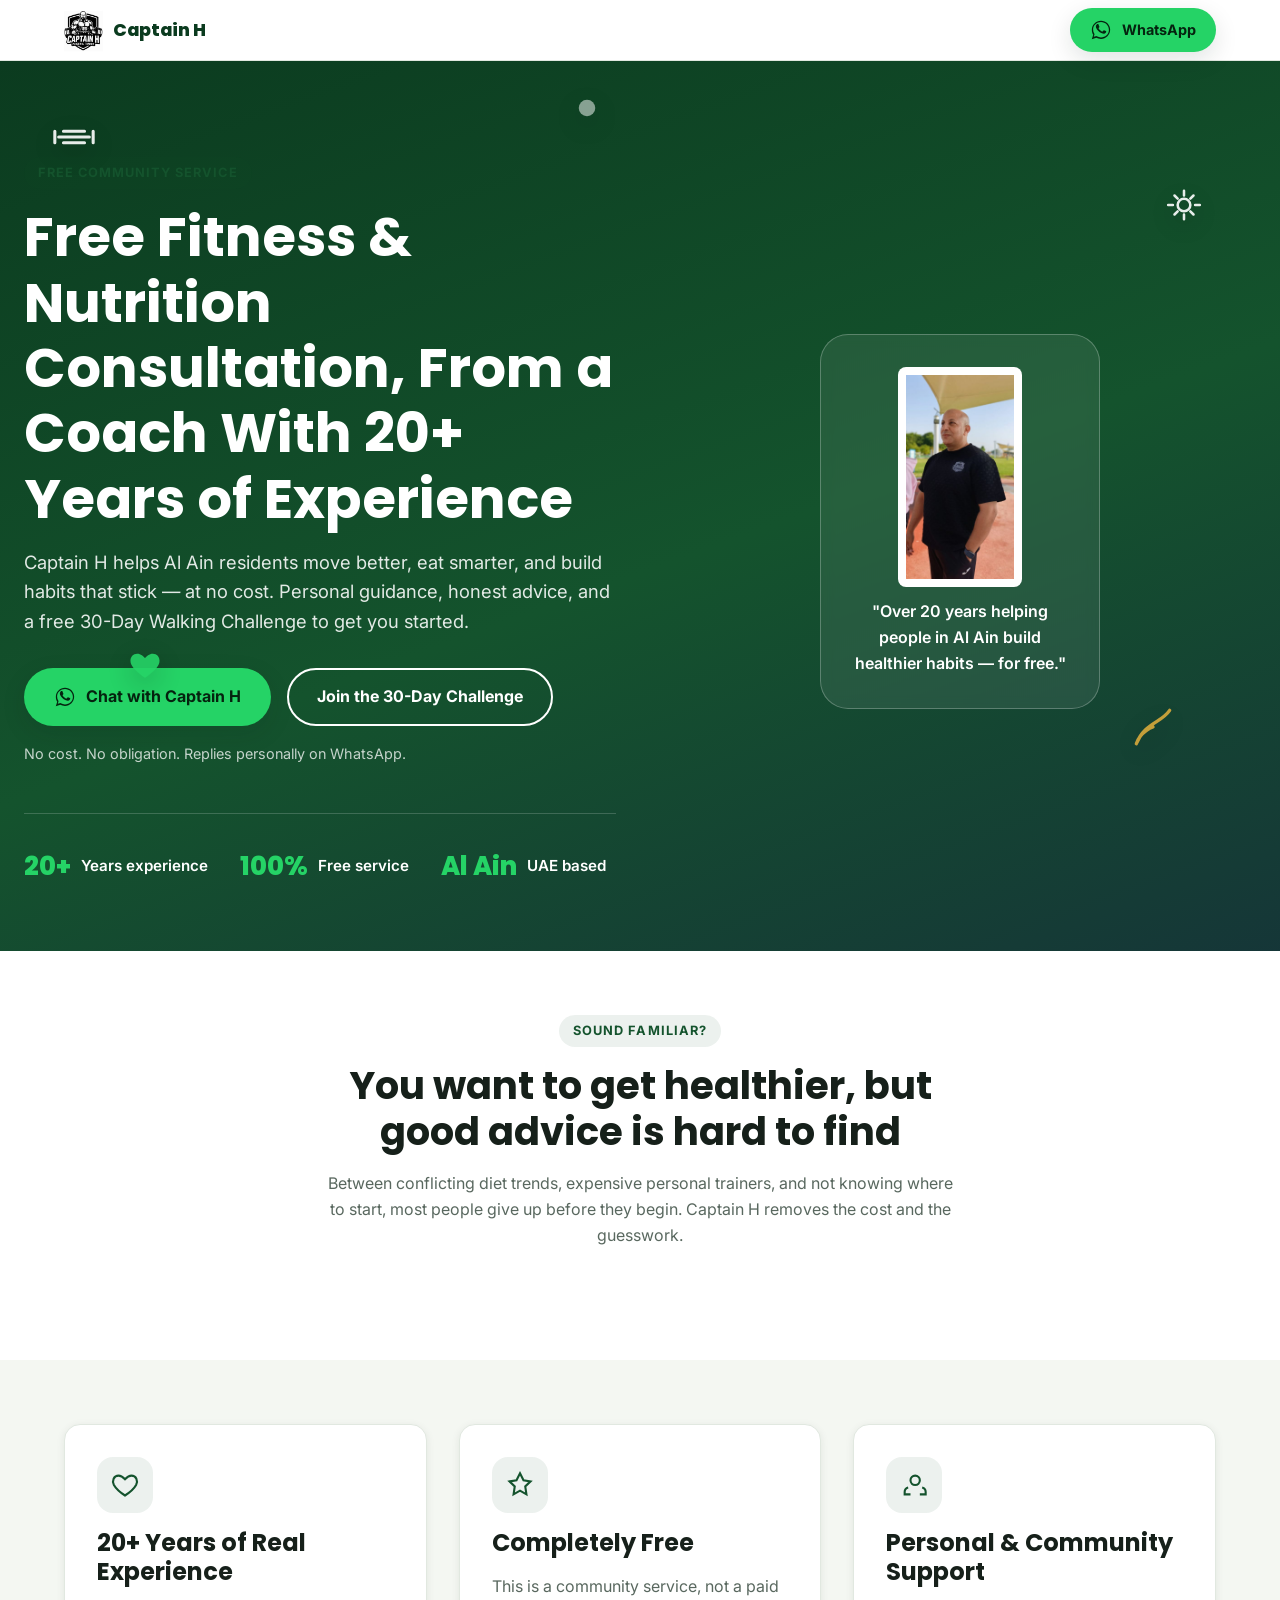
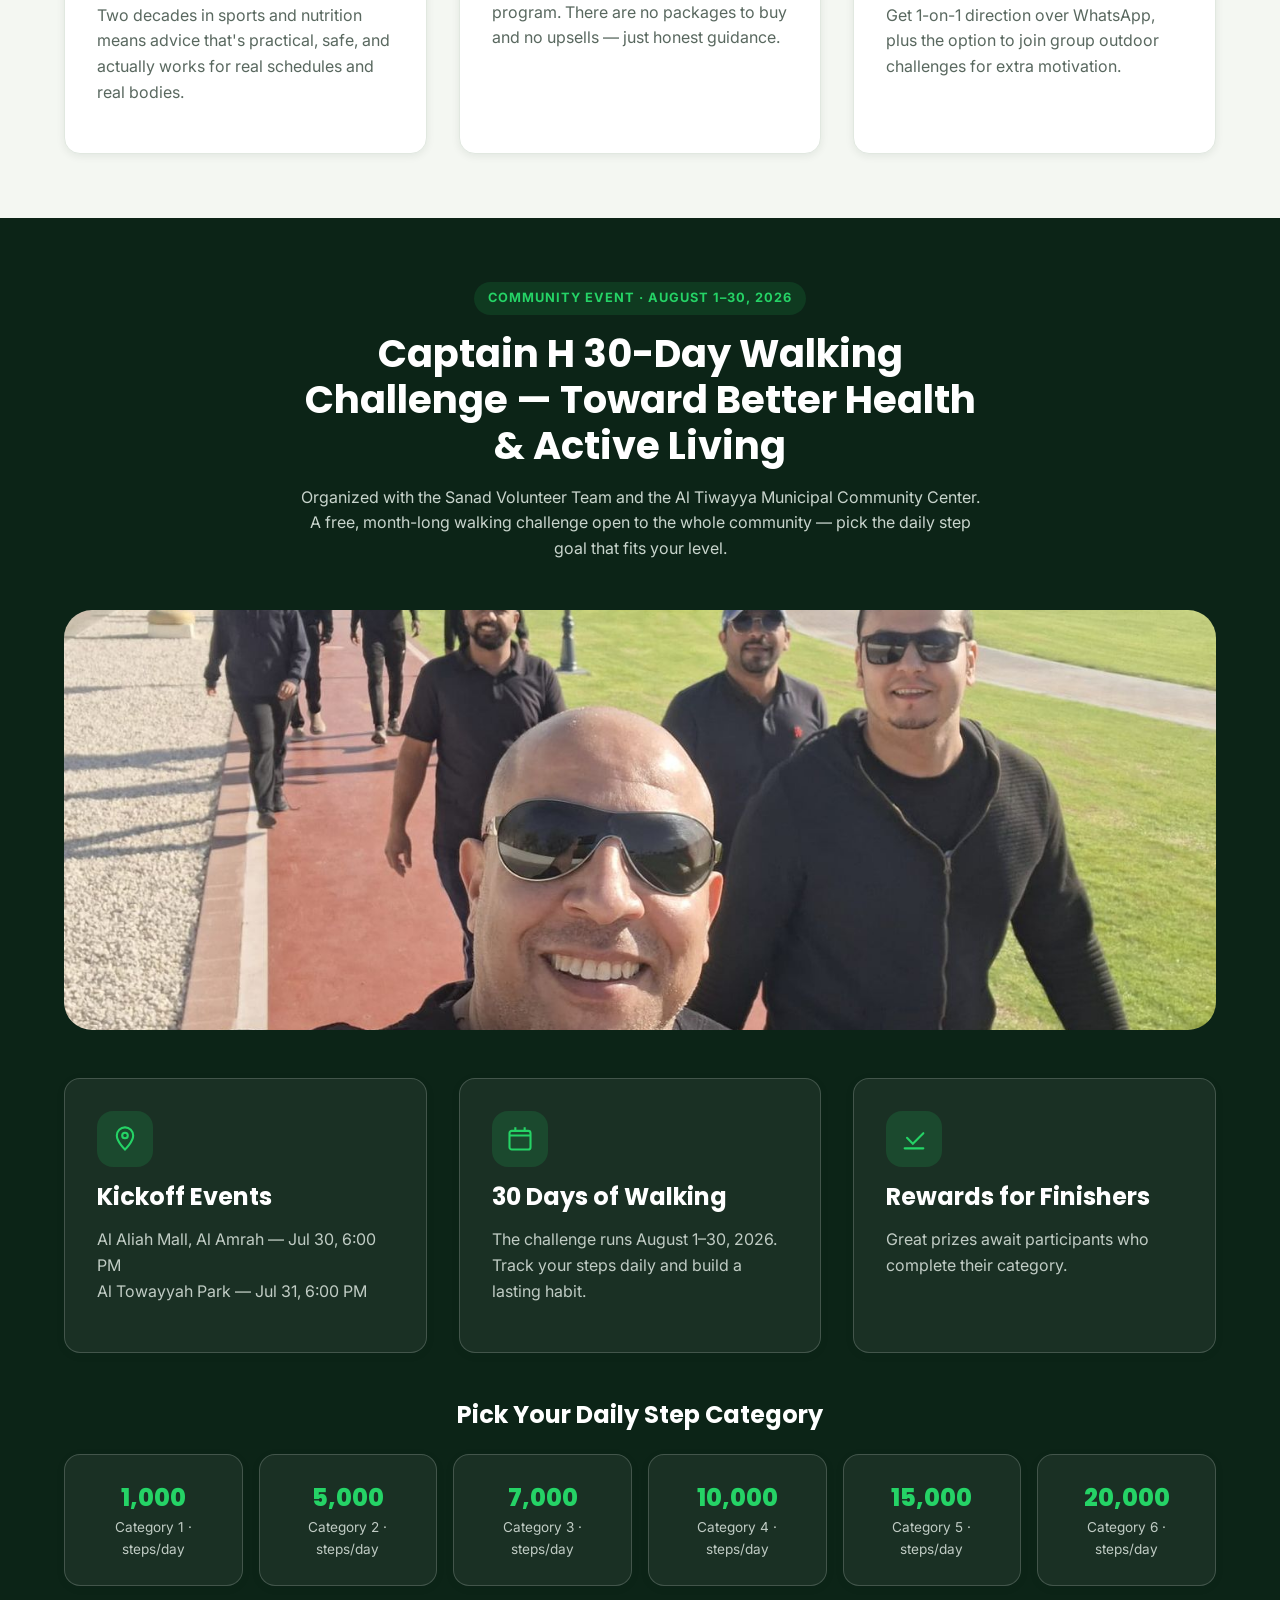
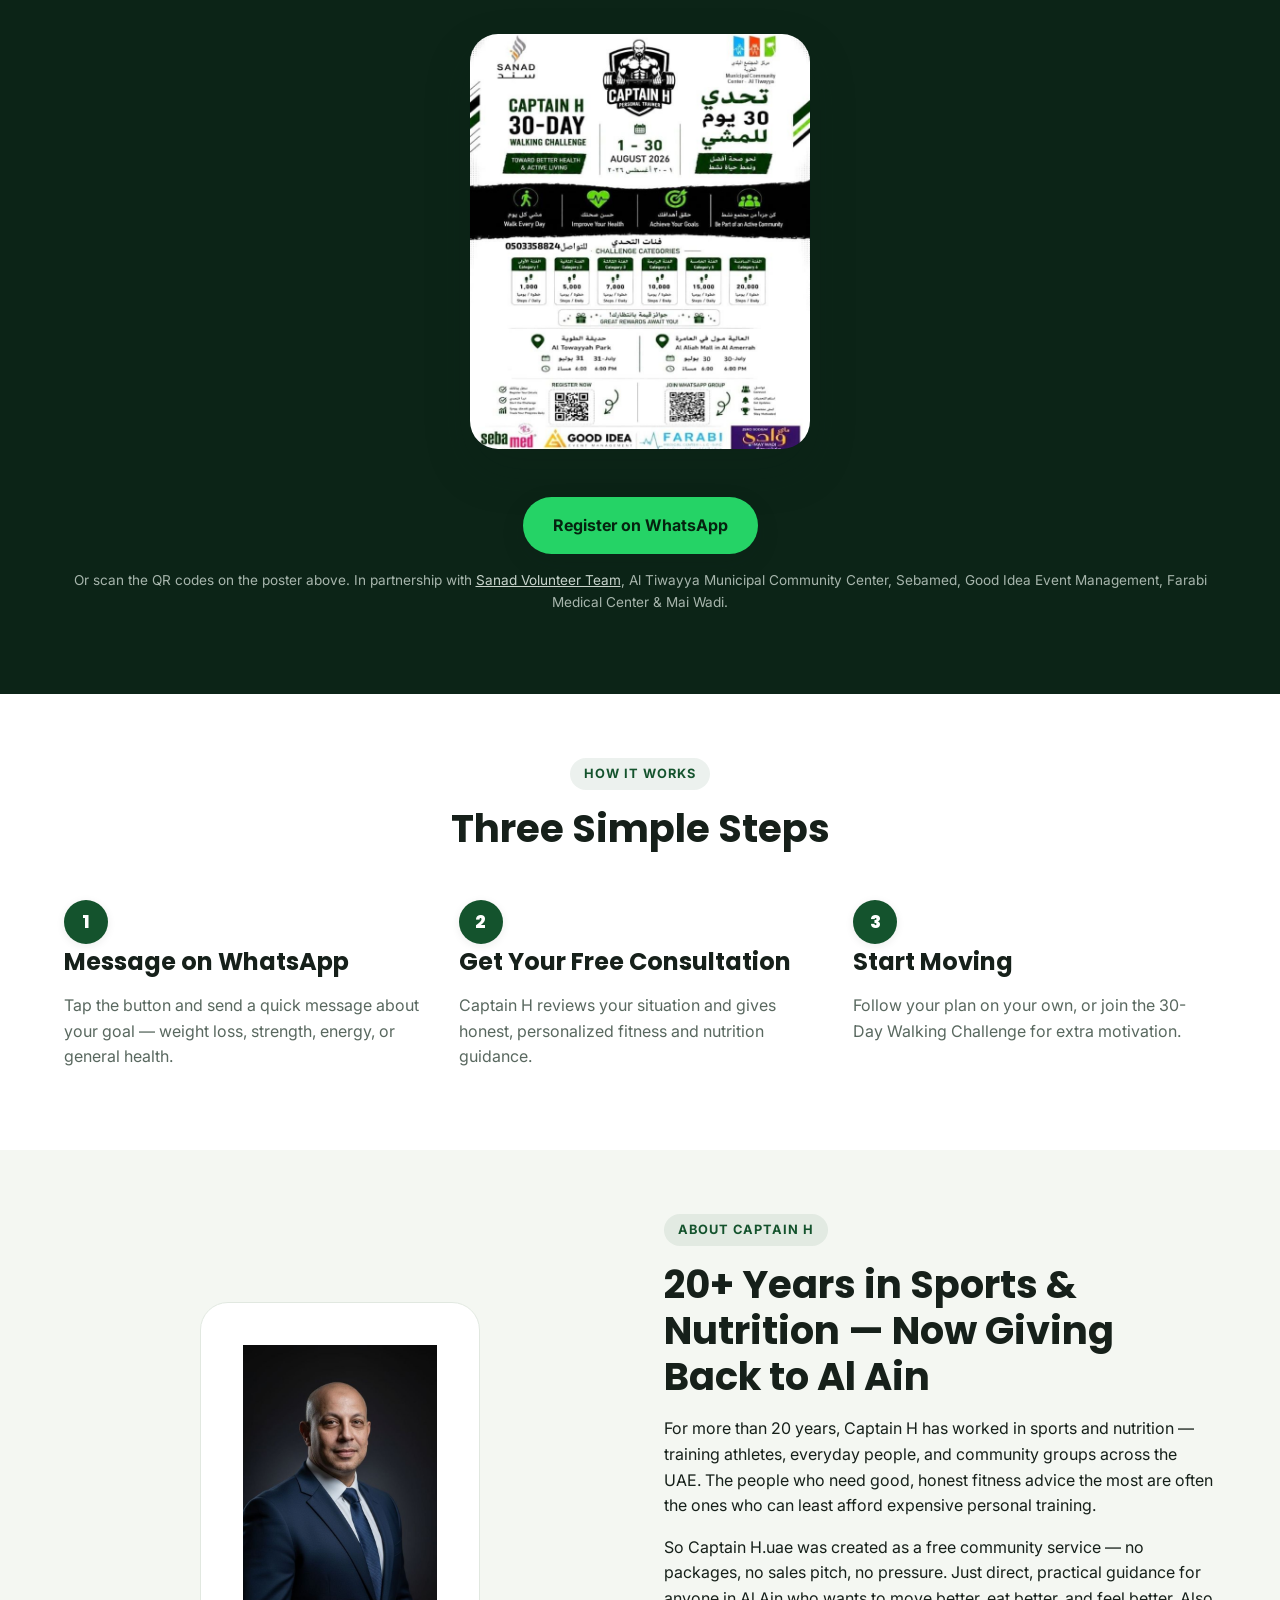
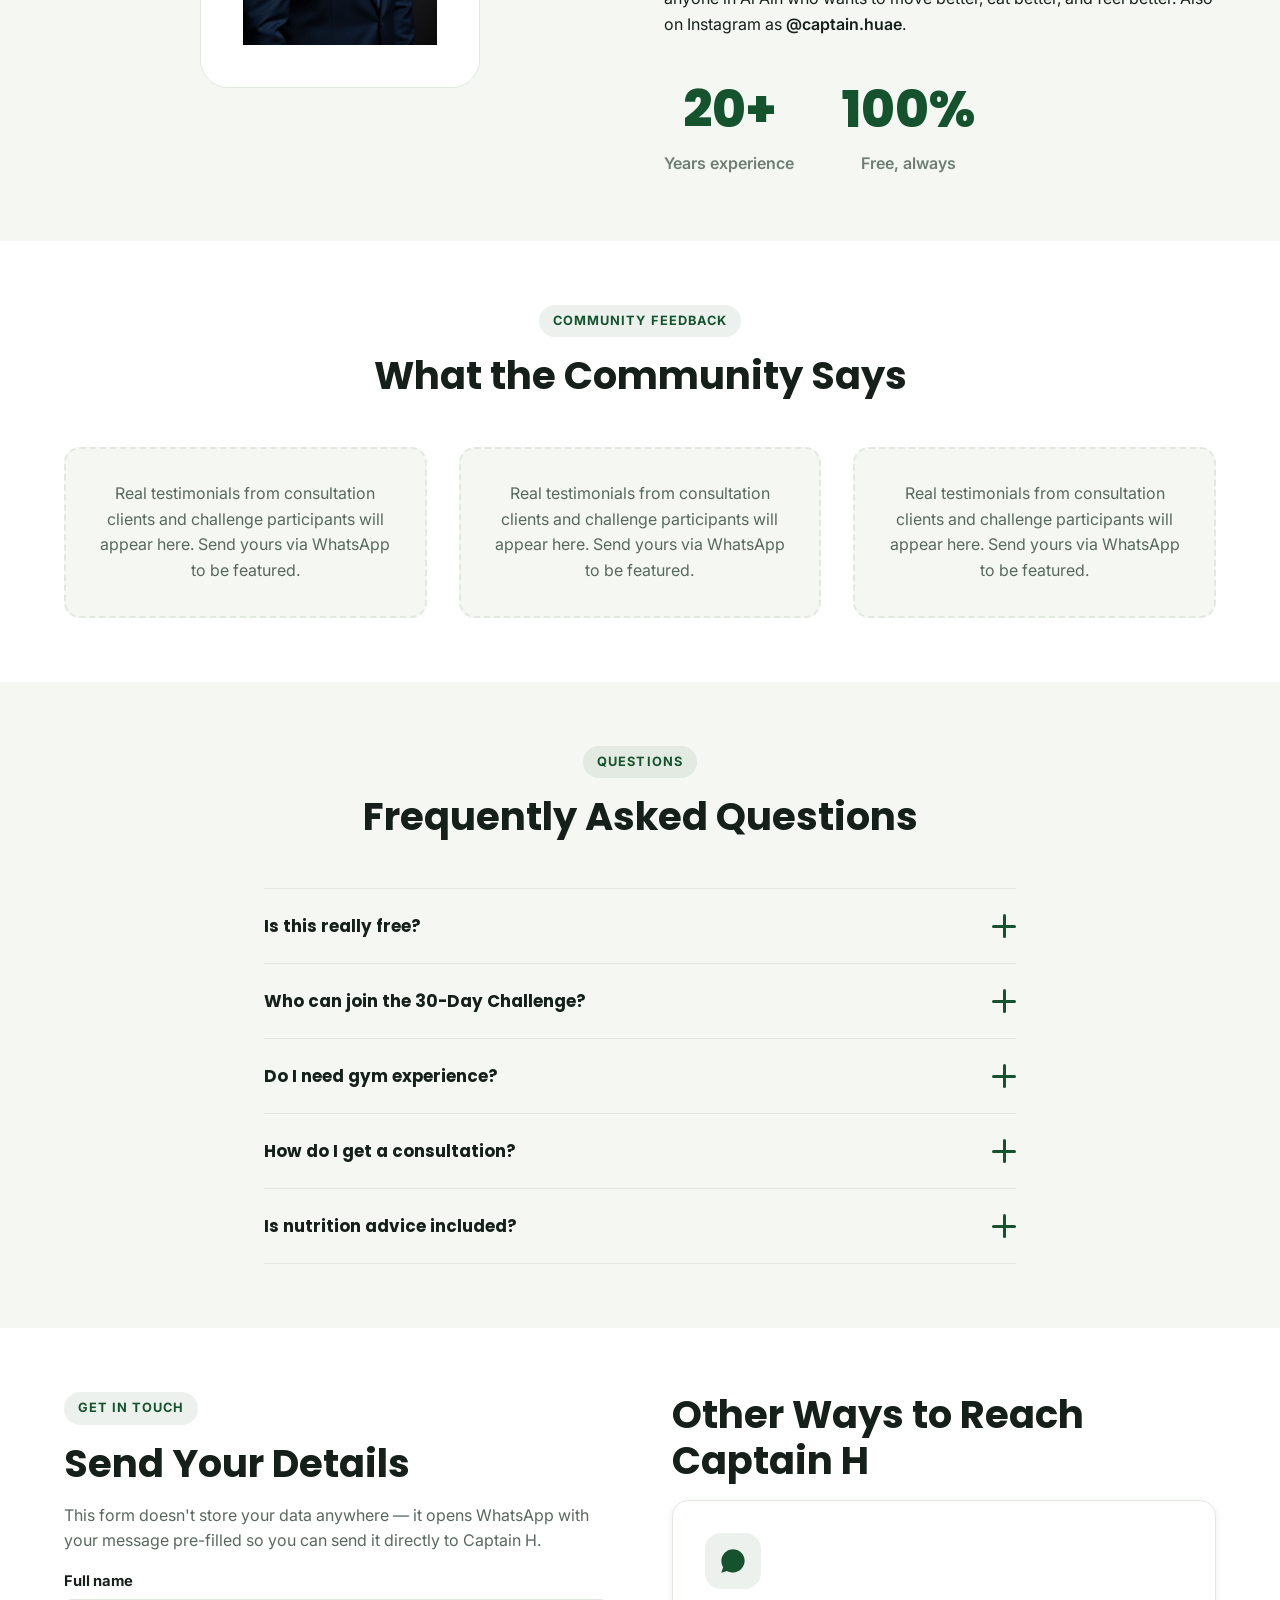
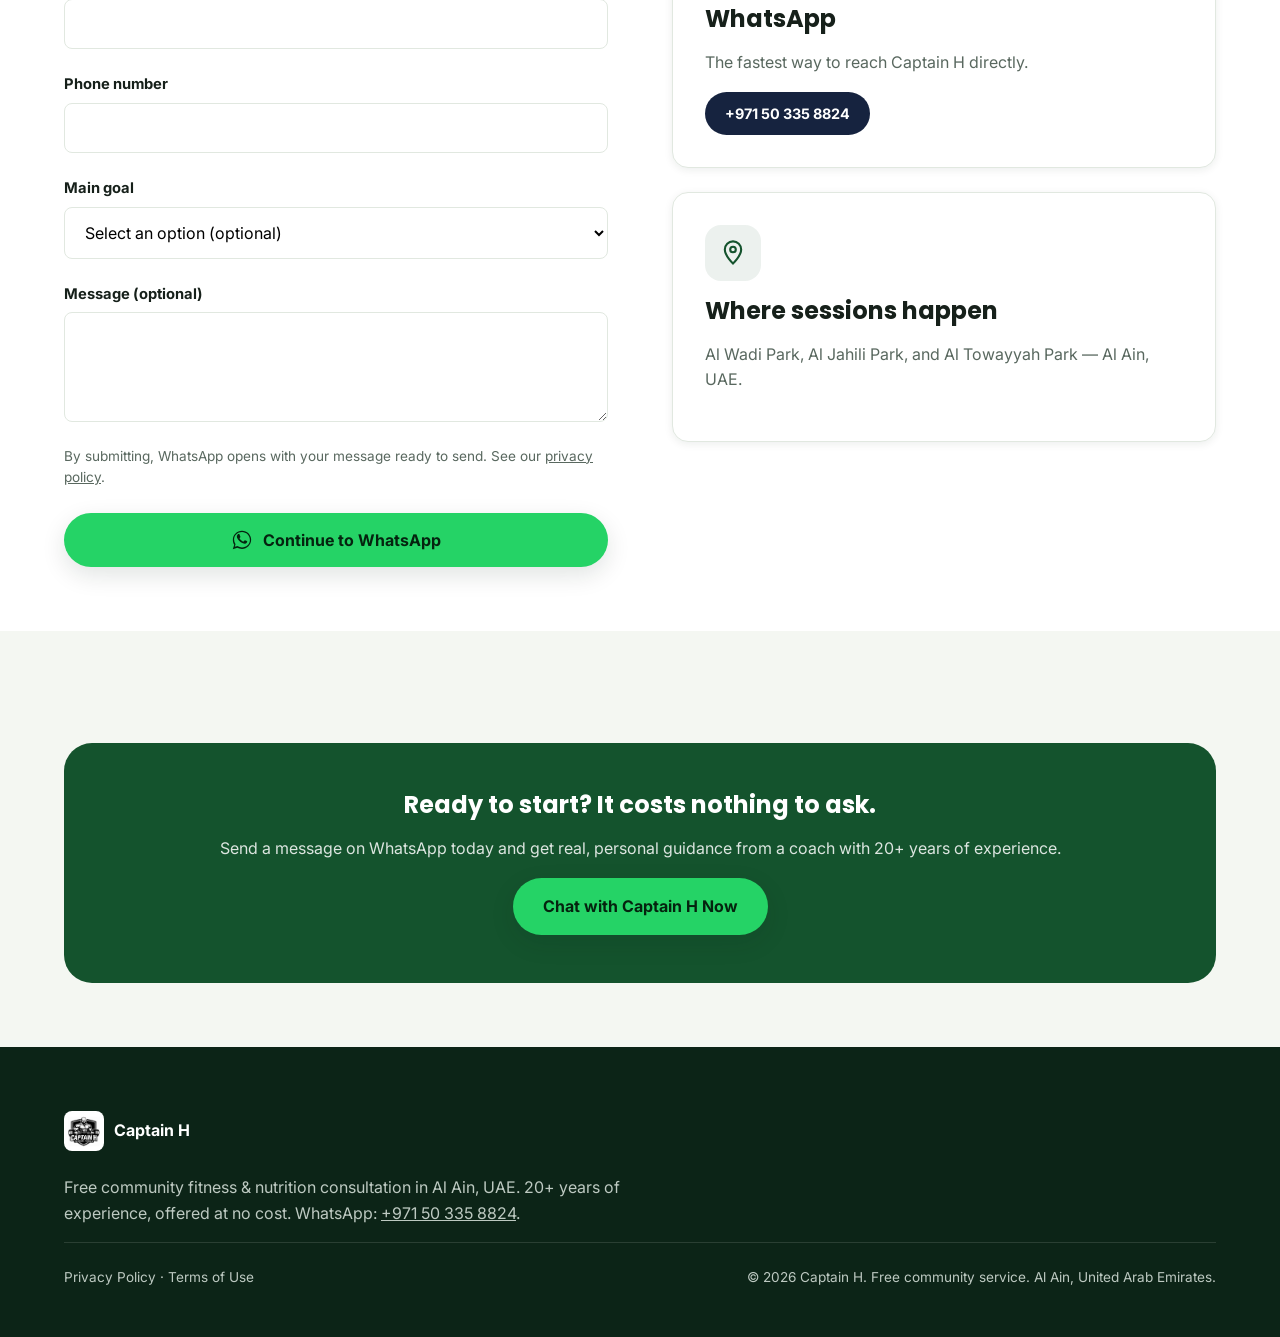
==== commit d63cace4: "Add real photos of Captain H and the walking group, plus the official challenge poster" ====
--- a/index.html
+++ b/index.html
@@ -92,7 +92,7 @@
 
       <div class="hero-art">
         <div class="badge-card">
-          <img src="assets/images/logo.jpeg" alt="Captain H — Personal Trainer" width="110" height="110">
+          <img src="assets/images/captain-h-park.jpg" alt="Captain H at an Al Ain park, wearing his Captain H Personal Trainer shirt" width="180" height="340" style="height:220px;width:auto;max-width:100%;object-fit:cover;border-radius:var(--radius-sm);background:#fff;padding:8px">
           <p style="color:#fff;margin-top:12px;margin-bottom:0;font-weight:600">"Over 20 years helping people in Al Ain build healthier habits — for free."</p>
         </div>
       </div>
@@ -138,6 +138,10 @@
         <p style="color:rgba(234,243,236,.85)">Organized with the Sanad Volunteer Team and the Al Tiwayya Municipal Community Center. A free, month-long walking challenge open to the whole community — pick the daily step goal that fits your level.</p>
       </div>
 
+      <div class="reveal" style="margin-bottom:var(--space-6);border-radius:var(--radius-lg);overflow:hidden">
+        <img src="assets/images/captain-h-group-walk.jpg" alt="Captain H leading a group walk with community members at an Al Ain park" style="width:100%;height:auto;display:block;max-height:420px;object-fit:cover">
+      </div>
+
       <div class="grid grid-3 reveal-stagger" style="margin-bottom:var(--space-6)">
         <div class="card" style="background:rgba(255,255,255,.06);border-color:rgba(255,255,255,.18)">
           <div class="icon-wrap" style="background:rgba(37,211,102,.15)"><svg viewBox="0 0 24 24" fill="none" stroke="#25D366" stroke-width="1.8"><path d="M12 21s7-6.6 7-12a7 7 0 10-14 0c0 5.4 7 12 7 12z"/><circle cx="12" cy="9" r="2.4"/></svg></div>
@@ -186,9 +190,13 @@
         </div>
       </div>
 
+      <div class="reveal" style="max-width:340px;margin-inline:auto;margin-bottom:var(--space-6);border-radius:var(--radius-lg);overflow:hidden;box-shadow:var(--shadow-lg)">
+        <img src="assets/images/challenge-poster.jpg" alt="Official Captain H 30-Day Walking Challenge poster with registration QR codes, in partnership with Sanad and Al Tiwayya Municipal Community Center" style="width:100%;height:auto;display:block">
+      </div>
+
       <div class="text-center reveal">
         <a class="btn btn-cta" href="https://wa.me/971503358824?text=Hi%20Captain%20H%2C%20I%27d%20like%20to%20register%20for%20the%2030-Day%20Walking%20Challenge." target="_blank" rel="noopener">Register on WhatsApp</a>
-        <p style="color:rgba(234,243,236,.7);font-size:.85rem;margin-top:var(--space-3)">In partnership with <a href="https://sanaduae.ae/" target="_blank" rel="noopener" style="color:rgba(234,243,236,.85);text-decoration:underline">Sanad Volunteer Team</a>, Al Tiwayya Municipal Community Center, Sebamed, Good Idea Event Management, Farabi Medical Center &amp; Mai Wadi.</p>
+        <p style="color:rgba(234,243,236,.7);font-size:.85rem;margin-top:var(--space-3)">Or scan the QR codes on the poster above. In partnership with <a href="https://sanaduae.ae/" target="_blank" rel="noopener" style="color:rgba(234,243,236,.85);text-decoration:underline">Sanad Volunteer Team</a>, Al Tiwayya Municipal Community Center, Sebamed, Good Idea Event Management, Farabi Medical Center &amp; Mai Wadi.</p>
       </div>
     </div>
   </section>
@@ -222,8 +230,7 @@
     <div class="container about-grid reveal">
       <div class="hero-art" style="min-height:auto">
         <div class="badge-card" style="background:var(--color-bg);border-color:var(--color-border)">
-          <img src="assets/images/logo.jpeg" alt="Captain H — Personal Trainer logo" width="140" height="140" style="height:140px">
-          <p class="text-muted" style="margin-top:12px;margin-bottom:0">Photo of Captain H coming soon.</p>
+          <img src="assets/images/captain-h-portrait.jpg" alt="Portrait of Captain H" width="240" height="360" style="height:320px;width:auto;max-width:100%;object-fit:cover;border-radius:var(--radius-sm)">
         </div>
       </div>
       <div>
